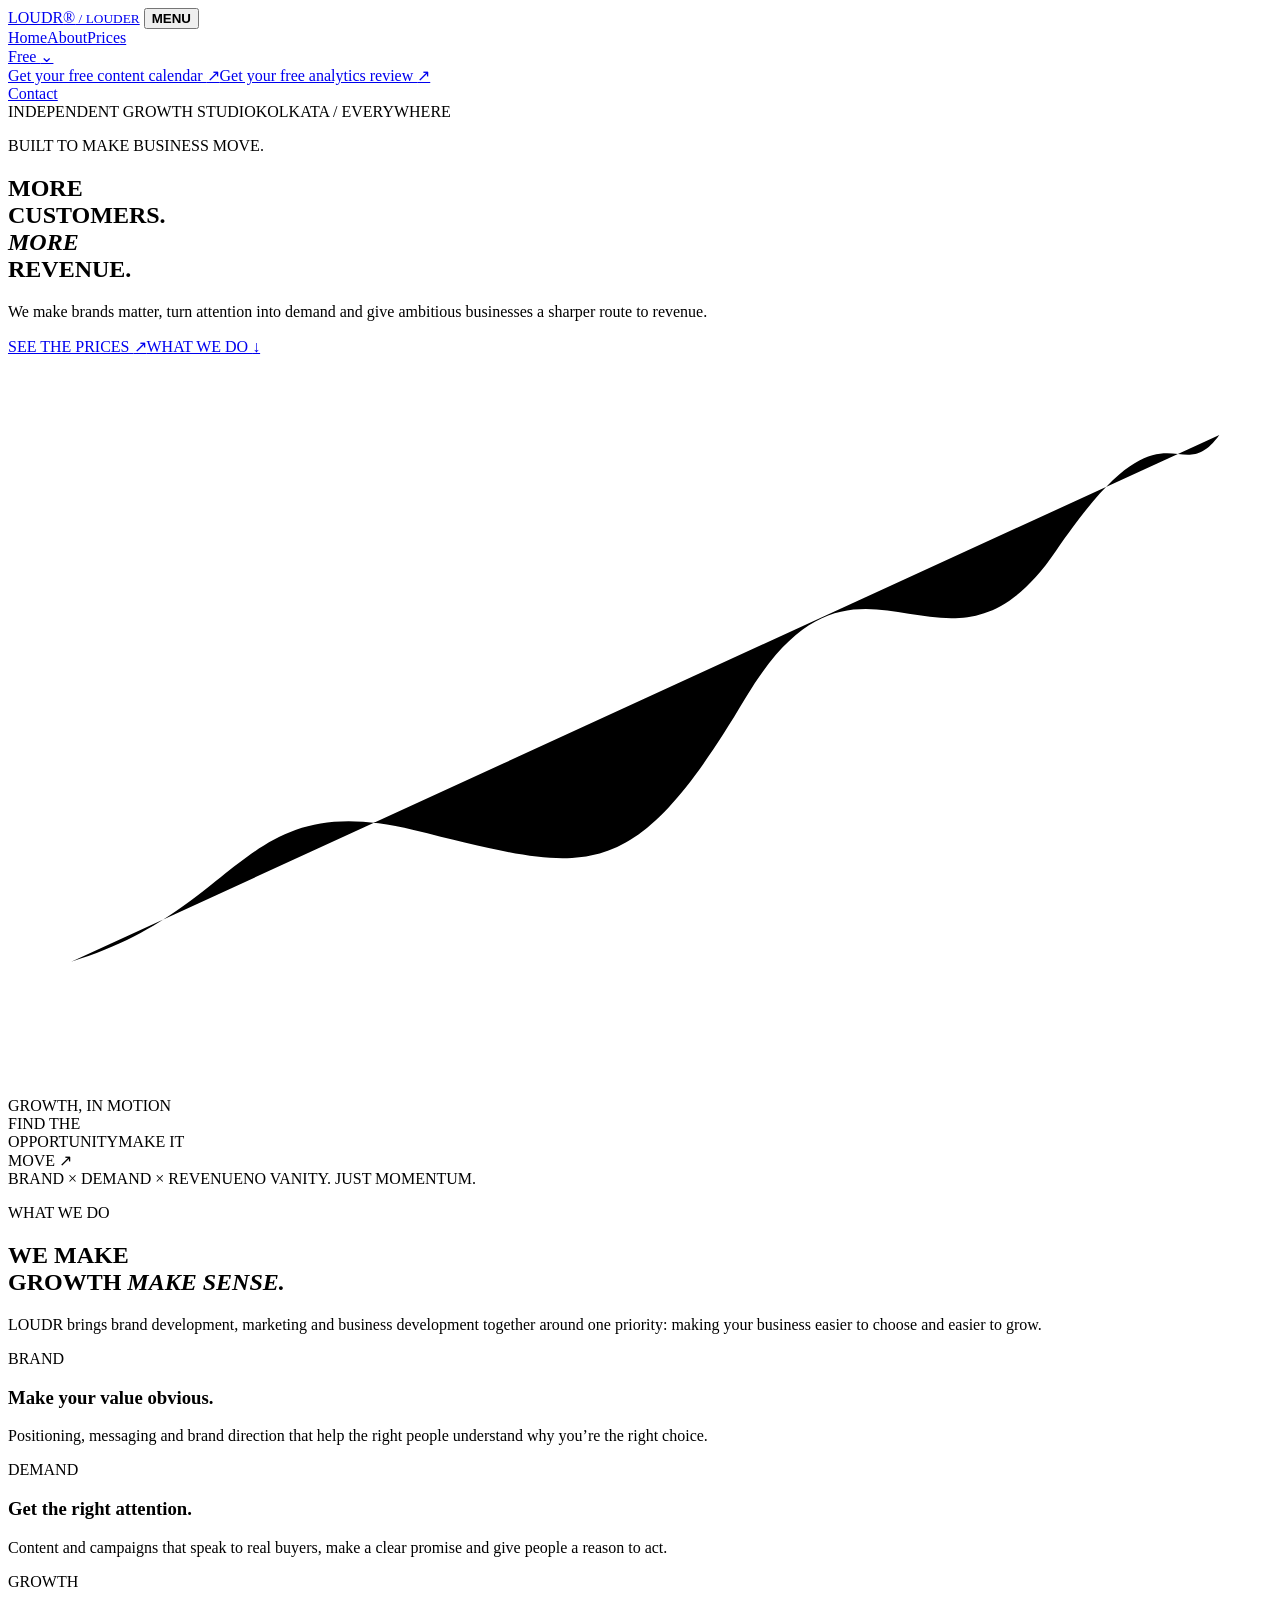
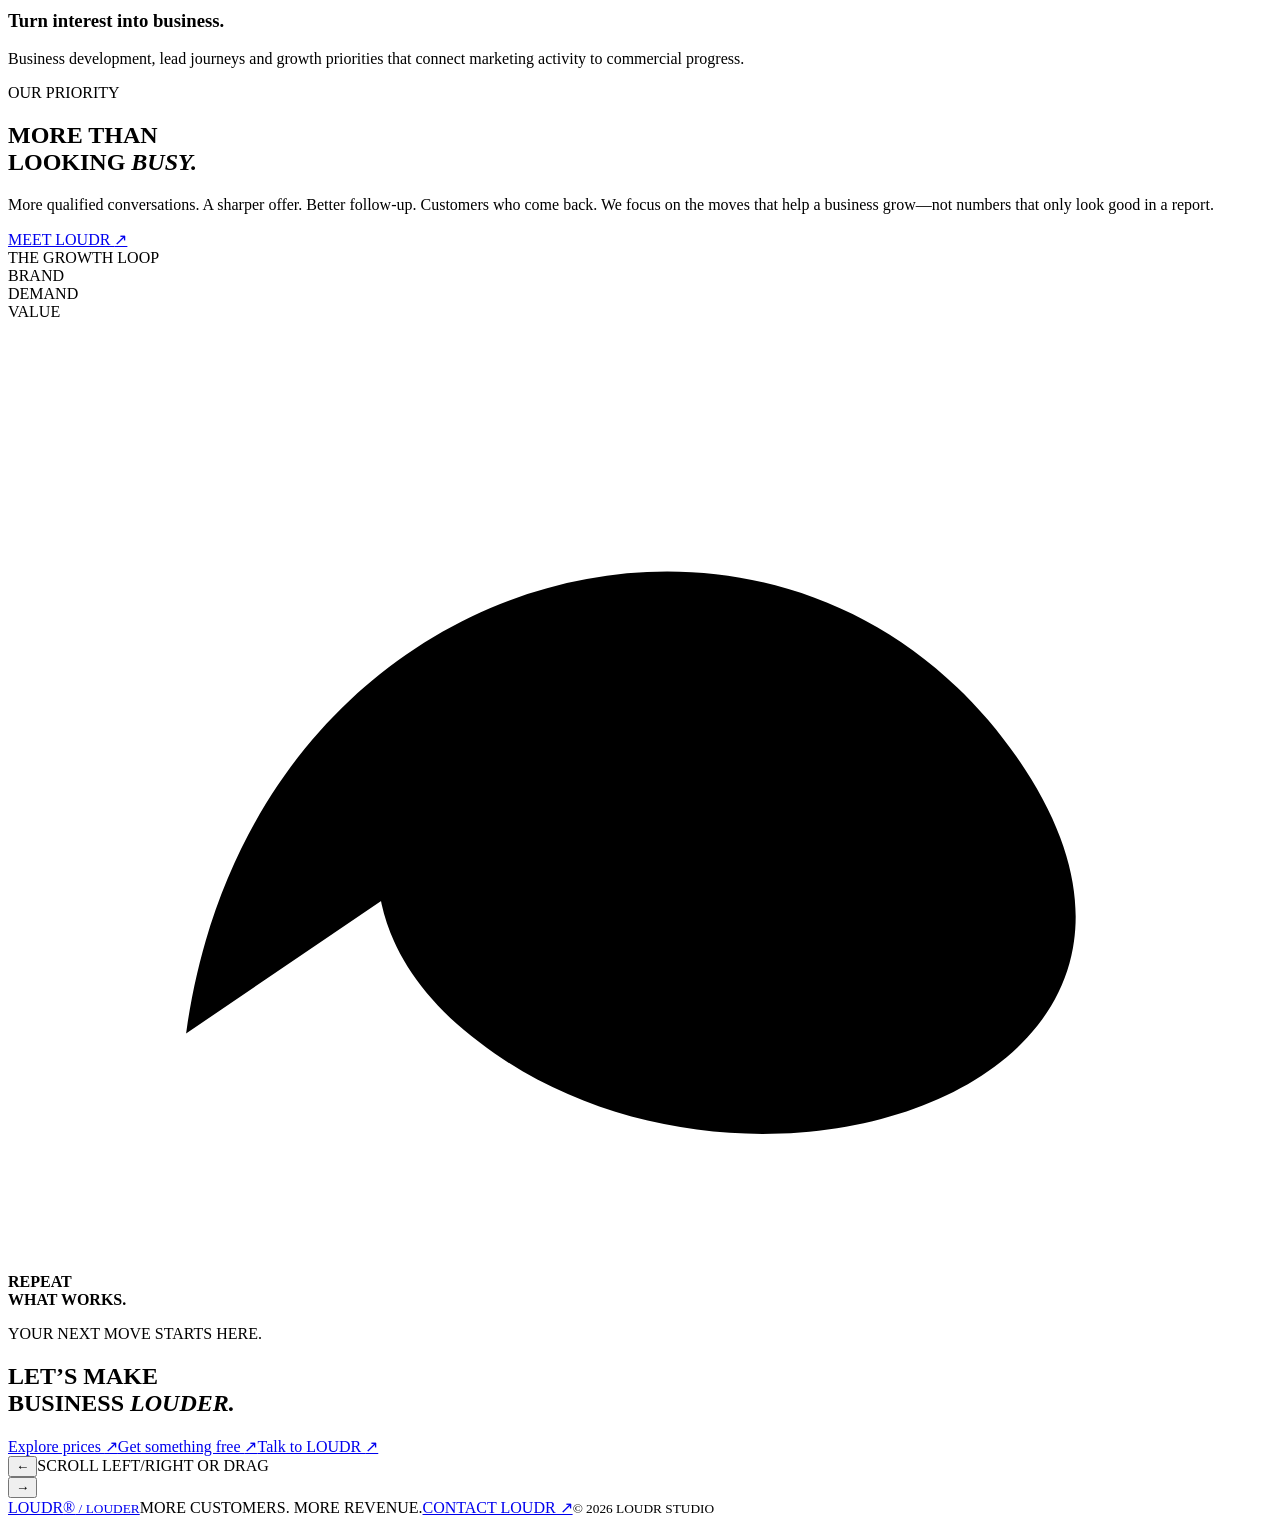
==== index.html @ e0702b47 "Add files via upload" ====
<!doctype html>
<html lang="en">
<head>
  <meta charset="utf-8" /><meta name="viewport" content="width=device-width, initial-scale=1" /><meta name="theme-color" content="#041e18" />
  <meta name="description" content="LOUDR makes brands matter, turns attention into demand and gives ambitious businesses a sharper route to revenue." />
  <title>LOUDR — More customers. More revenue.</title>
  <link rel="preconnect" href="https://fonts.googleapis.com"><link rel="preconnect" href="https://fonts.gstatic.com" crossorigin>
  <link href="https://fonts.googleapis.com/css2?family=Manrope:wght@500;600;700;800&family=Space+Grotesk:wght@500;600;700&display=swap" rel="stylesheet"><link rel="stylesheet" href="style.css" />
</head>
<body class="page-body">
  <header class="site-header page-header">
    <a class="wordmark" href="index.html" aria-label="Loudr, pronounced louder">LOUDR<span>®</span><small> / LOUDER</small></a>
    <button class="menu-toggle" aria-expanded="false" aria-controls="primary-nav"><span></span><span></span><b>MENU</b></button>
    <nav id="primary-nav" class="nav-links" aria-label="Main navigation"><a class="is-active" href="index.html">Home</a><a href="about.html">About</a><a href="prices.html">Prices</a><div class="nav-dropdown"><a href="free.html" aria-haspopup="true">Free <span class="nav-caret">⌄</span></a><div class="nav-dropdown-menu"><a href="free.html#calendar">Get your free content calendar <span>↗</span></a><a href="free.html#analytics">Get your free analytics review <span>↗</span></a></div></div><a class="nav-contact" href="contact.html">Contact</a></nav>
  </header>
  <main>
    <div class="page-rail" id="page-rail" role="region" tabindex="0" aria-label="LOUDR home">
    <section class="home-hero page-section page-slide">
      <div class="hero-topline"><span><i></i> INDEPENDENT GROWTH STUDIO</span><span>KOLKATA / EVERYWHERE</span></div>
      <div class="hero-grid">
        <div class="hero-copy"><p class="eyebrow">BUILT TO MAKE BUSINESS MOVE.</p><h1>MORE<br>CUSTOMERS.<br><em>MORE</em><br>REVENUE<span class="period">.</span></h1><p class="hero-summary">We make brands matter, turn attention into demand and give ambitious businesses a sharper route to revenue.</p><div class="home-actions"><a href="prices.html" class="contact-button">SEE THE PRICES <span>↗</span></a><a class="text-link" href="#what-we-do">WHAT WE DO <span>↓</span></a></div></div>
        <div class="hero-visual" aria-label="A rotating golden growth globe with an emerald growth line" role="img"><div class="silk-glow"></div><div class="hero-orbit orbit-a"><i></i></div><div class="hero-orbit orbit-b"></div><div class="hero-sphere"><div class="sphere-shine"></div><div class="sphere-grid"></div><svg viewBox="0 0 240 140" aria-hidden="true"><path d="M12 115 C45 105 44 82 77 90 S118 102 140 65 S178 68 199 37 S222 26 230 15" /></svg></div><div class="visual-caption"><span>GROWTH, IN MOTION</span></div><span class="float-note note-one">FIND THE<br>OPPORTUNITY</span><span class="float-note note-two">MAKE IT<br>MOVE ↗</span></div>
      </div>
      <div class="hero-bottom"><span>BRAND × DEMAND × REVENUE</span><span>NO VANITY. JUST MOMENTUM.</span></div>
    </section>
    <section id="what-we-do" class="home-section page-section page-slide">
      <div class="home-section-heading"><p class="eyebrow">WHAT WE DO</p><h2>WE MAKE<br>GROWTH <em>MAKE SENSE.</em></h2><p>LOUDR brings brand development, marketing and business development together around one priority: making your business easier to choose and easier to grow.</p></div>
      <div class="home-work-grid"><article><span>BRAND</span><h3>Make your value obvious.</h3><p>Positioning, messaging and brand direction that help the right people understand why you’re the right choice.</p></article><article><span>DEMAND</span><h3>Get the right attention.</h3><p>Content and campaigns that speak to real buyers, make a clear promise and give people a reason to act.</p></article><article><span>GROWTH</span><h3>Turn interest into business.</h3><p>Business development, lead journeys and growth priorities that connect marketing activity to commercial progress.</p></article></div>
    </section>
    <section class="home-priority page-section page-slide"><div class="priority-copy"><p class="eyebrow">OUR PRIORITY</p><h2>MORE THAN<br>LOOKING <em>BUSY.</em></h2><p>More qualified conversations. A sharper offer. Better follow-up. Customers who come back. We focus on the moves that help a business grow—not numbers that only look good in a report.</p><a href="about.html" class="text-link">MEET LOUDR <span>↗</span></a></div><div class="priority-visual"><span>THE GROWTH LOOP</span><div class="loop-node node-brand">BRAND</div><div class="loop-node node-demand">DEMAND</div><div class="loop-node node-value">VALUE</div><svg viewBox="0 0 440 330" aria-hidden="true"><path d="M62 248 C85 80 274 34 354 156 C427 268 256 322 164 251 C83 190 150 92 274 104"/></svg><b>REPEAT<br>WHAT WORKS.</b></div></section>
    <section class="home-end page-section page-slide"><p class="eyebrow">YOUR NEXT MOVE STARTS HERE.</p><h2>LET’S MAKE<br>BUSINESS <em>LOUDER.</em></h2><div class="home-end-links"><a href="prices.html">Explore prices <span>↗</span></a><a href="free.html">Get something free <span>↗</span></a><a href="contact.html">Talk to LOUDR <span>↗</span></a></div></section>
    </div>
    <nav class="page-controls" aria-label="Home panel navigation"><button type="button" data-page-prev aria-label="Previous panel">←</button><span>SCROLL LEFT/RIGHT OR DRAG</span><div><i></i></div><button type="button" data-page-next aria-label="Next panel">→</button></nav>
  </main>
  <footer class="footer page-footer"><a class="wordmark" href="index.html">LOUDR<span>®</span><small> / LOUDER</small></a><span>MORE CUSTOMERS. MORE REVENUE.</span><a href="contact.html">CONTACT LOUDR ↗</a><small>© 2026 LOUDR STUDIO</small></footer>
  <script src="script.js"></script>
</body>
</html>
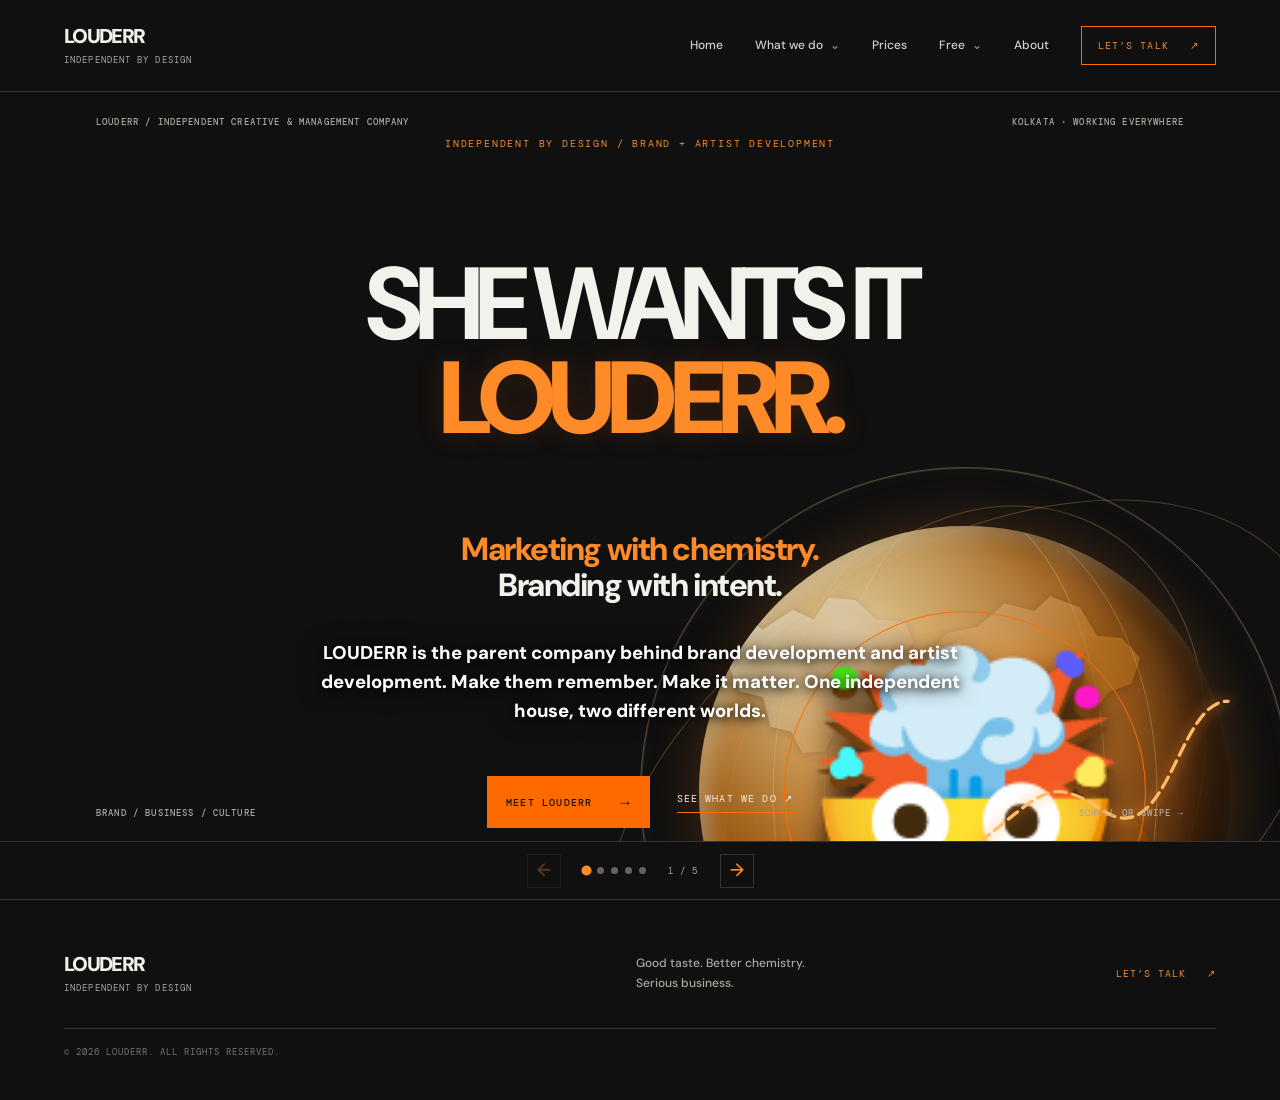
==== commit ca8c3d96: "Update LOUDERR website and home hero" ====
--- a/index.html
+++ b/index.html
@@ -1,38 +1 @@
-<!doctype html>
-<html lang="en">
-<head>
-  <meta charset="utf-8" /><meta name="viewport" content="width=device-width, initial-scale=1" /><meta name="theme-color" content="#041e18" />
-  <meta name="description" content="LOUDR makes brands matter, turns attention into demand and gives ambitious businesses a sharper route to revenue." />
-  <title>LOUDR — More customers. More revenue.</title>
-  <link rel="preconnect" href="https://fonts.googleapis.com"><link rel="preconnect" href="https://fonts.gstatic.com" crossorigin>
-  <link href="https://fonts.googleapis.com/css2?family=Manrope:wght@500;600;700;800&family=Space+Grotesk:wght@500;600;700&display=swap" rel="stylesheet"><link rel="stylesheet" href="style.css" />
-</head>
-<body class="page-body">
-  <header class="site-header page-header">
-    <a class="wordmark" href="index.html" aria-label="Loudr, pronounced louder">LOUDR<span>®</span><small> / LOUDER</small></a>
-    <button class="menu-toggle" aria-expanded="false" aria-controls="primary-nav"><span></span><span></span><b>MENU</b></button>
-    <nav id="primary-nav" class="nav-links" aria-label="Main navigation"><a class="is-active" href="index.html">Home</a><a href="about.html">About</a><a href="prices.html">Prices</a><div class="nav-dropdown"><a href="free.html" aria-haspopup="true">Free <span class="nav-caret">⌄</span></a><div class="nav-dropdown-menu"><a href="free.html#calendar">Get your free content calendar <span>↗</span></a><a href="free.html#analytics">Get your free analytics review <span>↗</span></a></div></div><a class="nav-contact" href="contact.html">Contact</a></nav>
-  </header>
-  <main>
-    <div class="page-rail" id="page-rail" role="region" tabindex="0" aria-label="LOUDR home">
-    <section class="home-hero page-section page-slide">
-      <div class="hero-topline"><span><i></i> INDEPENDENT GROWTH STUDIO</span><span>KOLKATA / EVERYWHERE</span></div>
-      <div class="hero-grid">
-        <div class="hero-copy"><p class="eyebrow">BUILT TO MAKE BUSINESS MOVE.</p><h1>MORE<br>CUSTOMERS.<br><em>MORE</em><br>REVENUE<span class="period">.</span></h1><p class="hero-summary">We make brands matter, turn attention into demand and give ambitious businesses a sharper route to revenue.</p><div class="home-actions"><a href="prices.html" class="contact-button">SEE THE PRICES <span>↗</span></a><a class="text-link" href="#what-we-do">WHAT WE DO <span>↓</span></a></div></div>
-        <div class="hero-visual" aria-label="A rotating golden growth globe with an emerald growth line" role="img"><div class="silk-glow"></div><div class="hero-orbit orbit-a"><i></i></div><div class="hero-orbit orbit-b"></div><div class="hero-sphere"><div class="sphere-shine"></div><div class="sphere-grid"></div><svg viewBox="0 0 240 140" aria-hidden="true"><path d="M12 115 C45 105 44 82 77 90 S118 102 140 65 S178 68 199 37 S222 26 230 15" /></svg></div><div class="visual-caption"><span>GROWTH, IN MOTION</span></div><span class="float-note note-one">FIND THE<br>OPPORTUNITY</span><span class="float-note note-two">MAKE IT<br>MOVE ↗</span></div>
-      </div>
-      <div class="hero-bottom"><span>BRAND × DEMAND × REVENUE</span><span>NO VANITY. JUST MOMENTUM.</span></div>
-    </section>
-    <section id="what-we-do" class="home-section page-section page-slide">
-      <div class="home-section-heading"><p class="eyebrow">WHAT WE DO</p><h2>WE MAKE<br>GROWTH <em>MAKE SENSE.</em></h2><p>LOUDR brings brand development, marketing and business development together around one priority: making your business easier to choose and easier to grow.</p></div>
-      <div class="home-work-grid"><article><span>BRAND</span><h3>Make your value obvious.</h3><p>Positioning, messaging and brand direction that help the right people understand why you’re the right choice.</p></article><article><span>DEMAND</span><h3>Get the right attention.</h3><p>Content and campaigns that speak to real buyers, make a clear promise and give people a reason to act.</p></article><article><span>GROWTH</span><h3>Turn interest into business.</h3><p>Business development, lead journeys and growth priorities that connect marketing activity to commercial progress.</p></article></div>
-    </section>
-    <section class="home-priority page-section page-slide"><div class="priority-copy"><p class="eyebrow">OUR PRIORITY</p><h2>MORE THAN<br>LOOKING <em>BUSY.</em></h2><p>More qualified conversations. A sharper offer. Better follow-up. Customers who come back. We focus on the moves that help a business grow—not numbers that only look good in a report.</p><a href="about.html" class="text-link">MEET LOUDR <span>↗</span></a></div><div class="priority-visual"><span>THE GROWTH LOOP</span><div class="loop-node node-brand">BRAND</div><div class="loop-node node-demand">DEMAND</div><div class="loop-node node-value">VALUE</div><svg viewBox="0 0 440 330" aria-hidden="true"><path d="M62 248 C85 80 274 34 354 156 C427 268 256 322 164 251 C83 190 150 92 274 104"/></svg><b>REPEAT<br>WHAT WORKS.</b></div></section>
-    <section class="home-end page-section page-slide"><p class="eyebrow">YOUR NEXT MOVE STARTS HERE.</p><h2>LET’S MAKE<br>BUSINESS <em>LOUDER.</em></h2><div class="home-end-links"><a href="prices.html">Explore prices <span>↗</span></a><a href="free.html">Get something free <span>↗</span></a><a href="contact.html">Talk to LOUDR <span>↗</span></a></div></section>
-    </div>
-    <nav class="page-controls" aria-label="Home panel navigation"><button type="button" data-page-prev aria-label="Previous panel">←</button><span>SCROLL LEFT/RIGHT OR DRAG</span><div><i></i></div><button type="button" data-page-next aria-label="Next panel">→</button></nav>
-  </main>
-  <footer class="footer page-footer"><a class="wordmark" href="index.html">LOUDR<span>®</span><small> / LOUDER</small></a><span>MORE CUSTOMERS. MORE REVENUE.</span><a href="contact.html">CONTACT LOUDR ↗</a><small>© 2026 LOUDR STUDIO</small></footer>
-  <script src="script.js"></script>
-</body>
-</html>
+<!doctype html><html lang="en"><head><meta charset="utf-8"><meta name="viewport" content="width=device-width, initial-scale=1"><meta name="theme-color" content="#101010"><meta name="description" content="LOUDERR is an independent parent company for brand development and artist development, with strategy, creative and management under one roof."><meta property="og:title" content="LOUDERR — Independent by Design"><meta property="og:description" content="Brand development and artist development under one roof. Good taste, clear intent, serious work."><meta property="og:type" content="website"><title>LOUDERR — Independent by Design</title><link rel="preconnect" href="https://fonts.googleapis.com"><link rel="preconnect" href="https://fonts.gstatic.com" crossorigin><link href="https://fonts.googleapis.com/css2?family=DM+Mono:wght@400;500&family=DM+Sans:wght@400;500;600;700;800;900&family=Playfair+Display:ital,wght@0,600;0,700;1,600;1,700&display=swap" rel="stylesheet"><link rel="stylesheet" href="style.css"></head><body class="home-page"><a class="skip-link" href="#main">Skip to content</a><header class="site-header"><a class="wordmark" href="index.html" aria-label="LOUDERR home">LOUDERR<small>INDEPENDENT BY DESIGN</small></a><button class="menu-toggle" aria-expanded="false" aria-controls="primary-nav" aria-label="Open navigation"><span></span><span></span><b>MENU</b></button><nav id="primary-nav" class="nav-links" aria-label="Main navigation"><a href="index.html">Home</a><details class="nav-dropdown"><summary>What we do <span>⌄</span></summary><div class="nav-dropdown-menu"><a href="bdsm.html">BDSM <small>Brand Development</small></a><a href="pimp.html">PIMP <small>Artist development</small></a><a href="milf.html">MILF <small>Music &amp; identity</small></a><a href="sm.html">S&amp;M <small>Strategy &amp; management</small></a><a href="fetish.html">FETISH <small>Talent &amp; identity</small></a><a href="hoe.html">HOE <small>House of Entertainment</small></a><a href="kink.html">KINK <small>Artist development</small></a></div></details><a href="prices.html">Prices</a><details class="nav-dropdown free-dropdown"><summary>Free <span>⌄</span></summary><div class="nav-dropdown-menu"><a href="free.html#calendar">Get your free content calendar <small>Ideas, themes and prompts</small></a><a href="free.html#analytics">Get your free analytics review <small>Numbers, without the headache</small></a></div></details><a href="about.html">About</a><a class="nav-contact" href="contact.html">Let’s Talk <span>↗</span></a></nav></header><main id="main"><div class="home-rail" id="home-rail" role="region" tabindex="0" aria-label="LOUDERR home story. Scroll horizontally or use arrow keys to change slides."><section class="home-slide home-hero" id="home-start"><div class="hero-meta"><span>LOUDERR / INDEPENDENT CREATIVE &amp; MANAGEMENT COMPANY</span><span>KOLKATA · WORKING EVERYWHERE</span></div><div class="hero-copy"><p class="eyebrow">INDEPENDENT BY DESIGN / BRAND + ARTIST DEVELOPMENT</p><h1>She wants it<br><em>LOUDERR.</em></h1><p class="hero-hook">Marketing with chemistry.<br>Branding with intent.</p><p class="lede">LOUDERR is the parent company behind brand development and artist development. Make them remember. Make it matter. One independent house, two different worlds.</p><div class="actions"><a class="button button-gold" href="#brand-slide">MEET LOUDERR <b>→</b></a><a class="text-link" href="what-we-do.html">SEE WHAT WE DO ↗</a></div></div><div class="hero-art" aria-hidden="true"><div class="hero-emoji-field"><span class="mind-model">🤯</span></div><div class="art-ring ring-one"></div><div class="art-ring ring-two"></div><div class="growth-earth"><svg class="earth-continents" viewBox="0 0 500 500" aria-hidden="true"><path d="M86 118l24-16 17 8 12-18 22 2 17 16 23 2 7 16-13 14-3 22-20 6-5 20-20 6-11 21-18 1-9-17-17-4-6-24-19-5-8-19 9-16-9-16 13-7zM260 116l22-19 24 6 13-12 24 9 14 23 20 2 15 16-7 21-19 7-12 17-20-3-14 16-16 1-5 22-18 6-12-12 2-22-16-11-5-22-20-5-7-22 12-13zM228 257l21-12 25 8 8 18-11 15 8 19-13 26-7 31-15 22-13-15-2-29-14-18 2-21-15-21zM354 282l19-12 20 6 8 18-12 20-16 5-17-14z" fill="url(#landGold)" opacity=".85"/><defs><linearGradient id="landGold" x1=".1" y1=".1" x2=".85" y2=".9"><stop stop-color="#fff0c7"/><stop offset=".52" stop-color="#d88725"/><stop offset="1" stop-color="#844100"/></linearGradient></defs></svg><span class="earth-shine"></span></div><svg class="growth-path" viewBox="0 0 500 500" aria-hidden="true"><path d="M55 320 C132 284 137 369 223 315 S305 230 356 264 414 179 453 180"/></svg></div><div class="hero-bottom"><span>BRAND / BUSINESS / CULTURE</span><span>SCROLL OR SWIPE →</span></div></section><section class="home-slide home-brand" id="brand-slide"><div class="slide-kicker"><span>BRANDS / BUSINESS / BIG IDEAS</span><span>LOUDERR / WHAT WE DO</span></div><div class="slide-copy"><p class="eyebrow">BRAND DEVELOPMENT, STRATEGY &amp; MANAGEMENT</p><h2>Give your brand<br>a little <em>control.</em></h2><p class="lede">BDSM is our brand practice: positioning, identity, marketing strategy and ongoing management. We make the value clear, the message memorable and the next move easier to choose.</p><p class="pun-line">We know how to handle your brand.</p><a class="button button-gold" href="bdsm.html">STEP INSIDE BDSM ↗</a></div><div class="slide-art brand-orbit" aria-hidden="true"><span class="brand-planet"><i></i></span><i class="brand-ring ring-a"></i><i class="brand-ring ring-b"></i><b>BRAND<br>IN GOOD<br>HANDS.</b><span class="brand-satellite"></span></div></section><section class="home-slide home-artists" id="artist-slide"><div class="slide-kicker"><span>MUSIC / TALENT / CAREERS</span><span>LOUDERR / ARTIST DEVELOPMENT</span></div><div class="slide-copy"><p class="eyebrow">ARTIST DEVELOPMENT &amp; MANAGEMENT</p><h2>Make the work.<br>Build the <em>world.</em></h2><p class="lede">We help artists shape identity, plan releases, grow audiences and make smart career decisions. PIMP is one artist-development concept. MILF, S&amp;M, FETISH, HOE and KINK explore other angles. No one can promise fame; we can help make the work easier to find.</p><p class="pun-line">We PIMP your potential—professionally.</p><a class="button button-gold" href="what-we-do.html">MEET THE WHOLE LINE-UP ↗</a></div><div class="slide-art record-art" aria-hidden="true"><div class="record-disc"><i></i><b>LOUDERR<br>ARTISTS</b></div><span>GOOD MUSIC.<br>GOOD MANAGEMENT.</span></div></section><section class="home-slide home-approach" id="approach-slide"><div class="slide-kicker"><span>NO EMPTY HYPE. NO BAD CHEMISTRY.</span><span>OUR APPROACH</span></div><div class="slide-copy"><p class="eyebrow">WHY LOUDERR</p><h2>Good taste.<br>Clear intent.<br><em>Follow-through.</em></h2><p class="lede">We don’t call ourselves the best and ask you to take it on faith. We start by understanding the challenge, agree what success should mean, then make every creative and commercial move earn its place.</p><div class="approach-points"><span>01 / FIND THE REAL OPPORTUNITY</span><span>02 / MAKE THE VALUE CLEAR</span><span>03 / PUT THE PLAN TO WORK</span></div><a class="text-link" href="about.html">OUR POINT OF VIEW ↗</a></div><div class="slide-art approach-art" aria-hidden="true"><div class="growth-chart"><i></i><i></i><i></i><i></i><i></i><i></i><b>NO FAKE NUMBERS.<br>JUST BETTER QUESTIONS.</b></div></div></section><section class="home-slide home-next" id="next-slide"><div class="slide-kicker"><span>BRANDS / ARTISTS / COLLABORATIONS</span><span>YOUR NEXT MOVE</span></div><div class="slide-copy"><p class="eyebrow">LET’S MAKE THE INTRODUCTION.</p><h2>Good chemistry<br>starts with a <em>hello.</em></h2><p class="lede">Explore the work, check the numbers, take something useful for free—or tell us what you’re building. No awkward pitch. We’ll get straight to the point.</p><div class="actions"><a class="button button-gold" href="contact.html">LET’S TALK ↗</a><a class="text-link" href="prices.html">SEE PRICES</a><a class="text-link" href="free.html">GET THE FREE STUFF</a></div></div><div class="slide-art final-art" aria-hidden="true"><span>LOUDERR</span><i>INDEPENDENT BY DESIGN</i></div></section></div><div class="home-controls" aria-label="Home slide controls"><button type="button" data-home-prev aria-label="Previous slide">←</button><div class="home-progress" role="group" aria-label="Choose a home slide"><button type="button" aria-label="Slide 1" data-home-dot="0"></button><button type="button" aria-label="Slide 2" data-home-dot="1"></button><button type="button" aria-label="Slide 3" data-home-dot="2"></button><button type="button" aria-label="Slide 4" data-home-dot="3"></button><button type="button" aria-label="Slide 5" data-home-dot="4"></button></div><span class="home-count" aria-live="polite">1 / 5</span><button type="button" data-home-next aria-label="Next slide">→</button></div></main><footer class="site-footer"><a class="wordmark" href="index.html">LOUDERR<small>INDEPENDENT BY DESIGN</small></a><p>Good taste. Better chemistry.<br>Serious business.</p><a href="contact.html">LET’S TALK <span>↗</span></a><small>© 2026 LOUDERR. ALL RIGHTS RESERVED.</small></footer><script src="script.js" defer></script></body></html>
--- a/style.css
+++ b/style.css
@@ -0,0 +1,1333 @@
+:root {
+  --ink:#101010;
+  --panel:#181818;
+  --paper:#f3f1eb;
+  --muted:#aaa89f;
+  --gold:#ff6a00;
+  --gold-light:#ff8a28;
+  --line:rgba(239,237,229,.17);
+  --green:#ff6a00;
+  --serif:'Playfair Display',Georgia,serif;
+  --sans:'DM Sans',Arial,sans-serif;
+  --mono:'DM Mono',monospace;
+  --max:1320px
+}
+* {
+  box-sizing:border-box
+}
+html {
+  scroll-behavior:smooth;
+  scroll-padding-top:96px
+}
+body {
+  margin:0;
+  background:var(--ink);
+  color:var(--paper);
+  font-family:var(--sans);
+  font-size:16px;
+  line-height:1.65;
+  -webkit-font-smoothing:antialiased
+}
+a {
+  color:inherit;
+  text-decoration:none
+}
+button,input,select,textarea {
+  font:inherit
+}
+button,a {
+  -webkit-tap-highlight-color:transparent
+}
+a:focus-visible,button:focus-visible,input:focus-visible,select:focus-visible,textarea:focus-visible,summary:focus-visible {
+  outline:2px solid var(--gold-light);
+  outline-offset:5px
+}
+.site-header {
+  height:92px;
+  padding:0 clamp(22px,5vw,76px);
+  display:flex;
+  align-items:center;
+  justify-content:space-between;
+  border-bottom:1px solid var(--line);
+  position:relative;
+  z-index:10;
+  background:var(--ink)
+}
+.wordmark {
+  font-size:20px;
+  font-weight:900;
+  letter-spacing:-1.7px;
+  line-height:1;
+  position:relative
+}
+.wordmark>span {
+  font-size:9px;
+  vertical-align:top;
+  color:var(--gold-light);
+  margin-left:2px
+}
+.wordmark small {
+  display:block;
+  font:9px var(--mono);
+  letter-spacing:1.1px;
+  color:var(--muted);
+  margin-top:8px
+}
+.nav-links {
+  display:flex;
+  align-items:center;
+  gap:clamp(16px,2.5vw,36px)
+}
+.nav-links>a,.nav-drop>a {
+  font-size:12px;
+  color:#d2d0c8;
+  transition:color .2s
+}
+.nav-links a:hover {
+  color:var(--gold-light)
+}
+.nav-links small {
+  font:9px var(--mono);
+  color:var(--gold-light);
+  margin-left:4px
+}
+.nav-contact {
+  padding:12px 16px;
+  border:1px solid var(--gold);
+  color:var(--gold-light)!important;
+  text-transform:uppercase;
+  letter-spacing:1.1px;
+  font:10px var(--mono)!important
+}
+.nav-contact span {
+  padding-left:14px
+}
+.menu-toggle {
+  display:none;
+  background:none;
+  color:var(--paper);
+  border:0
+}
+.hero,.division-hero,.simple-hero {
+  max-width:var(--max);
+  margin:auto;
+  position:relative;
+  min-height:calc(100svh - 92px);
+  padding:30px clamp(24px,7.5vw,112px) 48px;
+  display:flex;
+  flex-direction:column;
+  justify-content:center;
+  overflow:hidden
+}
+.hero-meta,.hero-bottom {
+  display:flex;
+  justify-content:space-between;
+  gap:24px;
+  color:var(--muted);
+  font:9px var(--mono);
+  letter-spacing:1.15px
+}
+.hero-meta {
+  position:absolute;
+  top:34px;
+  left:clamp(24px,7.5vw,112px);
+  right:clamp(24px,7.5vw,112px)
+}
+.hero-copy {
+  position:relative;
+  z-index:2;
+  max-width:700px;
+  padding:78px 0 50px
+}
+.eyebrow {
+  font:10px var(--mono);
+  letter-spacing:1.8px;
+  text-transform:uppercase;
+  color:var(--gold-light);
+  margin:0 0 22px
+}
+.hero h1,.division-hero h1,.simple-hero h1 {
+  font-size:clamp(58px,9.5vw,138px);
+  line-height:.88;
+  letter-spacing:-.075em;
+  font-weight:800;
+  margin:0 0 30px;
+  text-transform:uppercase
+}
+.hero h1 em,.division-hero h1 em,.simple-hero h1 em,.section h2 em,.closing-cta h2 em {
+  font-family:var(--serif);
+  font-weight:600;
+  text-transform:none;
+  letter-spacing:-.055em;
+  color:var(--gold-light)
+}
+.hero h1>span {
+  color:var(--gold-light)
+}
+.lede {
+  max-width:540px;
+  color:#c7c5bc;
+  font-size:clamp(16px,1.45vw,20px);
+  line-height:1.65
+}
+.actions {
+  display:flex;
+  align-items:center;
+  gap:27px;
+  flex-wrap:wrap;
+  margin-top:32px
+}
+.button {
+  display:inline-flex;
+  align-items:center;
+  justify-content:space-between;
+  gap:28px;
+  padding:15px 18px;
+  border:1px solid var(--gold);
+  font:10px var(--mono);
+  letter-spacing:1.2px;
+  text-transform:uppercase;
+  transition:background .25s,color .25s,transform .25s
+}
+.button:hover {
+  transform:translateY(-2px)
+}
+.button-gold {
+  background:var(--gold);
+  color:#17140f;
+  border-color:var(--gold);
+  font-weight:500
+}
+.button-gold:hover {
+  background:var(--gold-light)
+}
+.button b {
+  font-size:15px
+}
+.text-link {
+  font:10px var(--mono);
+  letter-spacing:1.15px;
+  color:var(--paper);
+  border-bottom:1px solid var(--gold);
+  padding:0 0 7px
+}
+.hero-art {
+  position:absolute;
+  right:clamp(2%,8vw,130px);
+  top:50%;
+  transform:translateY(-48%);
+  width:min(37vw,480px);
+  aspect-ratio:1;
+  border:1px solid rgba(181,139,80,.47);
+  border-radius:50%;
+  display:grid;
+  place-items:center;
+  opacity:.85
+}
+.hero-art:before,.hero-art:after {
+  content:'';
+  position:absolute;
+  border:1px solid rgba(181,139,80,.4);
+  border-radius:50%;
+  inset:13% -11%;
+  transform:rotate(-32deg)
+}
+.hero-art:after {
+  inset:4% 15%;
+  transform:rotate(25deg)
+}
+.art-ring {
+  position:absolute;
+  inset:22%;
+  border:1px solid var(--green);
+  border-radius:50%
+}
+.ring-two {
+  inset:0;
+  border-color:rgba(239,237,229,.13)
+}
+.art-monogram {
+  font:italic 260px/.8 var(--serif);
+  color:rgba(181,139,80,.18);
+  letter-spacing:-.12em;
+  transform:translateX(-.08em)
+}
+.art-monogram span,.manifesto-mark {
+  color:var(--gold-light)
+}
+.art-label,.art-index {
+  position:absolute;
+  font:9px/1.8 var(--mono);
+  letter-spacing:1.5px;
+  color:var(--gold-light)
+}
+.art-label {
+  right:9%;
+  top:28%
+}
+.art-index {
+  left:4%;
+  bottom:14%
+}
+.hero-bottom {
+  position:absolute;
+  bottom:28px;
+  left:clamp(24px,7.5vw,112px);
+  right:clamp(24px,7.5vw,112px)
+}
+.hero-bottom a {
+  color:var(--gold-light)
+}
+.section {
+  padding:clamp(84px,11vw,150px) clamp(24px,8vw,120px);
+  max-width:var(--max);
+  margin:auto
+}
+.divisions {
+  border-top:1px solid var(--line)
+}
+.section-head {
+  max-width:720px;
+  margin-bottom:50px
+}
+.section h2,.closing-cta h2 {
+  font-size:clamp(42px,7vw,88px);
+  line-height:.98;
+  letter-spacing:-.065em;
+  text-transform:uppercase;
+  margin:0 0 24px
+}
+.section-head>p:last-child,.service-intro>p:last-child {
+  color:var(--muted);
+  max-width:590px;
+  font-size:17px
+}
+.division-grid {
+  display:grid;
+  grid-template-columns:1fr 1fr;
+  gap:16px
+}
+.division-card {
+  padding:clamp(24px,4vw,48px);
+  min-height:440px;
+  border:1px solid var(--line);
+  display:flex;
+  flex-direction:column;
+  transition:background .3s,border-color .3s,transform .3s
+}
+.division-card:hover {
+  transform:translateY(-5px);
+  border-color:var(--gold);
+  background:#191813
+}
+.division-brand {
+  background:linear-gradient(145deg,rgba(181,139,80,.1),transparent 66%)
+}
+.division-artists {
+  background:linear-gradient(145deg,rgba(100,120,100,.15),transparent 66%)
+}
+.division-card-top {
+  display:flex;
+  justify-content:space-between;
+  font:9px var(--mono);
+  letter-spacing:1.1px;
+  color:var(--muted)
+}
+.division-acronym {
+  font-size:clamp(54px,9vw,104px);
+  font-weight:900;
+  letter-spacing:-.08em;
+  line-height:1;
+  margin:74px 0 12px;
+  color:var(--gold-light)
+}
+.division-artists .division-acronym {
+  font-family:var(--serif);
+  font-style:italic;
+  color:#c3c9b8;
+  letter-spacing:-.07em
+}
+.division-card h3 {
+  font-size:clamp(24px,3vw,38px);
+  line-height:1.05;
+  letter-spacing:-.045em;
+  margin:0
+}
+.division-card>p:not(.division-acronym) {
+  color:#bcbab1;
+  max-width:470px
+}
+.card-link {
+  font:9px var(--mono);
+  letter-spacing:1.1px;
+  color:var(--gold-light);
+  margin-top:auto;
+  padding-top:24px
+}
+.manifesto {
+  max-width:none;
+  background:#f3f1eb;
+  color:#14130f;
+  text-align:center;
+  padding-top:clamp(100px,13vw,180px);
+  padding-bottom:clamp(100px,13vw,180px)
+}
+.manifesto-mark {
+  font:italic clamp(82px,14vw,190px)/.8 var(--serif);
+  letter-spacing:-.1em;
+  margin-bottom:46px
+}
+.manifesto-mark span {
+  font:12px var(--mono);
+  vertical-align:top;
+  letter-spacing:0
+}
+.manifesto .eyebrow {
+  color:#a9440a
+}
+.manifesto h2 {
+  font-size:clamp(48px,8.5vw,112px);
+  margin:0 auto 30px
+}
+.manifesto h2 em {
+  color:#d95200
+}
+.manifesto>p:not(.eyebrow) {
+  max-width:560px;
+  margin:0 auto 30px;
+  color:#57554e
+}
+.manifesto .text-link {
+  color:#17140f
+}
+.work-note {
+  display:grid;
+  grid-template-columns:1.1fr .9fr;
+  gap:70px;
+  align-items:center
+}
+.work-note h2 {
+  font-size:clamp(40px,6vw,76px)
+}
+.work-note-copy {
+  color:#bdbbb2;
+  max-width:490px
+}
+.work-note-copy .text-link {
+  display:inline-block;
+  margin-top:14px
+}
+.closing-cta {
+  text-align:center;
+  padding:clamp(90px,12vw,160px) 24px;
+  background:#191813;
+  border-top:1px solid var(--line);
+  border-bottom:1px solid var(--line)
+}
+.closing-cta h2 {
+  font-size:clamp(48px,8vw,100px);
+  margin:0 auto 34px
+}
+.site-footer {
+  max-width:var(--max);
+  margin:auto;
+  padding:42px clamp(24px,5vw,76px);
+  display:grid;
+  grid-template-columns:1.2fr 1fr auto;
+  gap:22px;
+  align-items:center
+}
+.site-footer p {
+  font-size:12px;
+  color:var(--muted)
+}
+.site-footer>a:nth-of-type(2) {
+  font:10px var(--mono);
+  letter-spacing:1px;
+  color:var(--gold-light)
+}
+.site-footer>a:nth-of-type(2) span {
+  padding-left:14px
+}
+.site-footer>small {
+  grid-column:1/-1;
+  border-top:1px solid var(--line);
+  padding-top:17px;
+  font:9px var(--mono);
+  letter-spacing:1px;
+  color:#77766f
+}
+.division-hero {
+  max-width:none;
+  padding-left:clamp(24px,10vw,150px);
+  padding-right:clamp(24px,10vw,150px);
+  min-height:calc(90svh - 92px);
+  background:radial-gradient(ellipse at 78% 52%,rgba(181,139,80,.12),transparent 37%)
+}
+.artist-hero {
+  background:radial-gradient(ellipse at 78% 52%,rgba(100,120,100,.19),transparent 37%)
+}
+.division-hero .eyebrow {
+  max-width:500px
+}
+.big-acronym {
+  font-size:clamp(74px,15vw,190px);
+  font-weight:900;
+  letter-spacing:-.105em;
+  line-height:.8;
+  color:var(--gold-light);
+  margin:25px 0 42px
+}
+.big-acronym span {
+  font:12px var(--mono);
+  vertical-align:top;
+  letter-spacing:0
+}
+.big-acronym.sidea {
+  font:italic 700 clamp(76px,15vw,190px)/.8 var(--serif);
+  letter-spacing:-.085em;
+  color:#c3c9b8
+}
+.division-hero h1 {
+  font-size:clamp(50px,8vw,108px);
+  max-width:950px
+}
+.division-hero .lede {
+  max-width:630px
+}
+.edge-note {
+  position:absolute;
+  bottom:66px;
+  right:clamp(24px,9vw,125px);
+  font:9px/1.8 var(--mono);
+  letter-spacing:1px;
+  color:var(--muted);
+  text-align:right
+}
+.service-intro {
+  padding-bottom:50px
+}
+.service-intro h2 {
+  font-size:clamp(48px,8vw,96px)
+}
+.service-intro>p:last-child {
+  max-width:640px
+}
+.service-list {
+  padding-top:30px
+}
+.service-list article {
+  display:grid;
+  grid-template-columns:60px 1fr auto;
+  gap:24px;
+  align-items:start;
+  padding:32px 0;
+  border-top:1px solid var(--line)
+}
+.service-list article:last-child {
+  border-bottom:1px solid var(--line)
+}
+.service-list article>span,.service-list article>b {
+  font:10px var(--mono);
+  letter-spacing:1px;
+  color:var(--gold-light)
+}
+.service-list h3 {
+  font-size:clamp(25px,3.2vw,40px);
+  line-height:1.1;
+  margin:0 0 10px;
+  letter-spacing:-.045em
+}
+.service-list article p {
+  color:var(--muted);
+  max-width:620px;
+  margin:0
+}
+.service-list article>b {
+  color:var(--muted);
+  font-size:9px
+}
+.audience-band {
+  background:#f3f1eb;
+  color:#14130f;
+  max-width:none;
+  padding-left:clamp(24px,10vw,150px)
+}
+.audience-band .eyebrow {
+  color:#a9440a
+}
+.audience-band h2 {
+  font-size:clamp(48px,8vw,100px)
+}
+.audience-band h2 em {
+  color:#d95200
+}
+.audience-band>p:last-child {
+  max-width:510px;
+  color:#57554e
+}
+.artist-note {
+  position:relative;
+  background:#151712
+}
+.artist-note h2 {
+  font-size:clamp(46px,7vw,86px)
+}
+.artist-note h2 em {
+  color:#c3c9b8
+}
+.artist-note>p:last-child {
+  max-width:480px;
+  color:var(--muted)
+}
+.oversized-quote {
+  position:absolute;
+  right:11%;
+  top:8%;
+  font:250px/.8 var(--serif);
+  color:rgba(195,201,184,.12)
+}
+.simple-hero {
+  min-height:66svh;
+  padding-top:100px;
+  padding-bottom:100px
+}
+.simple-hero h1 {
+  font-size:clamp(54px,9vw,120px)
+}
+.simple-hero .lede {
+  max-width:620px
+}
+.about-statement {
+  display:grid;
+  grid-template-columns:.8fr 1.2fr;
+  gap:60px;
+  align-items:start;
+  border-top:1px solid var(--line)
+}
+.about-statement h2 {
+  font-size:clamp(40px,6vw,72px)
+}
+.about-statement>div {
+  color:#c0beb5;
+  max-width:600px
+}
+.about-principles {
+  padding-top:30px
+}
+.principle-grid {
+  display:grid;
+  grid-template-columns:repeat(4,1fr);
+  gap:14px
+}
+.principle-grid article {
+  border-top:1px solid var(--gold);
+  padding:22px 8px 0 0
+}
+.principle-grid span,.free-card>span,.addon-grid article>span {
+  font:9px var(--mono);
+  letter-spacing:1px;
+  color:var(--gold-light)
+}
+.principle-grid h3 {
+  font-size:23px;
+  line-height:1.1;
+  letter-spacing:-.04em
+}
+.principle-grid p {
+  font-size:14px;
+  color:var(--muted)
+}
+.about-honesty {
+  margin:0 auto;
+  max-width:var(--max);
+  padding:54px clamp(24px,8vw,120px);
+  display:flex;
+  align-items:center;
+  justify-content:space-between;
+  gap:30px;
+  border-block:1px solid var(--line)
+}
+.about-honesty p {
+  font:clamp(18px,2.5vw,28px)/1.3 var(--serif);
+  max-width:680px;
+  margin:0
+}
+.about-honesty span {
+  font:9px var(--mono);
+  letter-spacing:1px;
+  color:var(--gold-light)
+}
+.pricing-hero,.free-hero {
+  min-height:62svh
+}
+.micro-note {
+  font:9px var(--mono);
+  letter-spacing:1px;
+  color:var(--gold-light);
+  margin-top:28px
+}
+.pricing-grid {
+  padding-top:0;
+  display:grid;
+  grid-template-columns:repeat(2,minmax(0,1fr));
+  gap:14px
+}
+.price-card {
+  border:1px solid var(--line);
+  background:#151511;
+  transition:border-color .2s
+}
+.price-card[open],.price-card:hover {
+  border-color:var(--gold)
+}
+.price-card summary {
+  list-style:none;
+  cursor:pointer;
+  min-height:310px;
+  padding:30px;
+  display:flex;
+  flex-direction:column
+}
+.price-card summary::-webkit-details-marker {
+  display:none
+}
+.price-card summary>span {
+  font:9px var(--mono);
+  letter-spacing:1.2px;
+  color:var(--gold-light)
+}
+.price-card h2 {
+  font-size:clamp(25px,3.5vw,40px);
+  line-height:1.05;
+  margin:26px 0 14px;
+  text-transform:none;
+  letter-spacing:-.05em
+}
+.price-card summary>b {
+  font-size:32px;
+  color:var(--gold-light)
+}
+.price-card summary>b small {
+  font:10px var(--mono);
+  color:var(--muted)
+}
+.price-card summary>p {
+  color:var(--muted);
+  margin:0 0 18px
+}
+.price-card summary>i {
+  font:9px var(--mono);
+  letter-spacing:1px;
+  color:var(--gold-light);
+  font-style:normal;
+  margin-top:auto
+}
+.price-card.featured {
+  background:#201813;
+  border-color:rgba(255,106,0,.65)
+}
+.price-detail {
+  padding:0 30px 28px;
+  color:#c6c4bb
+}
+.price-detail ul {
+  padding-left:18px
+}
+.price-detail li {
+  padding:3px 0
+}
+.price-detail a {
+  font:9px var(--mono);
+  letter-spacing:1px;
+  color:var(--gold-light)
+}
+.pricing-note {
+  max-width:var(--max);
+  padding:0 clamp(24px,8vw,120px);
+  margin:0 auto 70px;
+  color:#8f8d85;
+  font:11px/1.7 var(--mono)
+}
+.addons {
+  border-top:1px solid var(--line);
+  padding-top:80px
+}
+.addons>h2 {
+  margin-bottom:40px
+}
+.addon-grid {
+  display:grid;
+  grid-template-columns:repeat(2,minmax(0,1fr));
+  gap:0 30px
+}
+.addon-grid article {
+  border-top:1px solid var(--line);
+  padding:24px 0
+}
+.addon-grid article h3 {
+  font-size:23px;
+  line-height:1.1;
+  margin:14px 0 6px
+}
+.addon-grid article>b {
+  font:12px var(--mono);
+  color:var(--gold-light)
+}
+.addon-grid article p {
+  color:var(--muted);
+  font-size:14px;
+  max-width:480px
+}
+.free-grid {
+  display:grid;
+  grid-template-columns:1fr 1fr;
+  gap:16px;
+  padding-top:0
+}
+.free-card {
+  padding:clamp(26px,4vw,48px);
+  border:1px solid var(--line);
+  background:#151511;
+  scroll-margin-top:110px
+}
+.free-symbol {
+  height:150px;
+  display:flex;
+  align-items:center;
+  justify-content:center;
+  color:var(--gold-light);
+  font:900 66px/.75 var(--sans);
+  letter-spacing:-.1em;
+  border-bottom:1px solid var(--line);
+  margin:14px 0 30px
+}
+.free-symbol small {
+  font:10px var(--mono);
+  letter-spacing:2px;
+  display:block;
+  margin-top:12px
+}
+.symbol-analytics {
+  gap:11px;
+  align-items:end;
+  padding-bottom:28px
+}
+.symbol-analytics i {
+  display:block;
+  width:9%;
+  background:var(--gold);
+  opacity:.8
+}
+.symbol-analytics i:nth-child(1) {
+  height:30%
+}
+.symbol-analytics i:nth-child(2) {
+  height:48%
+}
+.symbol-analytics i:nth-child(3) {
+  height:40%
+}
+.symbol-analytics i:nth-child(4) {
+  height:72%
+}
+.symbol-analytics i:nth-child(5) {
+  height:92%
+}
+.free-card h2 {
+  font-size:clamp(28px,4vw,47px);
+  line-height:1.02;
+  letter-spacing:-.05em;
+  text-transform:none
+}
+.free-card>p {
+  color:var(--muted)
+}
+.free-card ul {
+  padding-left:18px;
+  color:#c7c5bc;
+  margin:24px 0 30px
+}
+.free-card li {
+  padding:4px 0
+}
+.contact-main {
+  max-width:var(--max);
+  margin:auto;
+  display:grid;
+  grid-template-columns:1fr .85fr;
+  gap:70px;
+  padding:60px clamp(24px,8vw,120px) 100px;
+  min-height:calc(100svh - 92px)
+}
+.contact-intro {
+  min-height:auto;
+  padding:40px 0;
+  align-self:center
+}
+.contact-intro h1 {
+  font-size:clamp(50px,7vw,90px)
+}
+.contact-promise {
+  font:9px/1.8 var(--mono);
+  letter-spacing:1px;
+  color:var(--gold-light);
+  margin-top:44px
+}
+.contact-form-panel {
+  align-self:center;
+  padding:38px;
+  border:1px solid var(--line);
+  background:#151511
+}
+.contact-form-panel>.eyebrow {
+  margin-bottom:26px
+}
+.form-field {
+  display:block;
+  font:9px var(--mono);
+  letter-spacing:1px;
+  color:var(--gold-light);
+  margin:0 0 20px
+}
+.form-field>span {
+  float:right;
+  color:#88867e
+}
+.form-field input,.form-field select,.form-field textarea {
+  display:block;
+  width:100%;
+  margin-top:9px;
+  padding:13px 0;
+  background:transparent;
+  color:var(--paper);
+  border:0;
+  border-bottom:1px solid #55534c;
+  border-radius:0;
+  outline:none;
+  font:15px var(--sans);
+  letter-spacing:0
+}
+.form-field select option {
+  background:var(--ink)
+}
+.form-field input:focus,.form-field select:focus,.form-field textarea:focus {
+  border-color:var(--gold-light)
+}
+.form-field textarea {
+  resize:vertical
+}
+.form-note {
+  color:#928f86;
+  font:10px/1.7 var(--mono)
+}
+.form-submit {
+  width:100%;
+  cursor:pointer;
+  margin-top:10px
+}
+.form-submit:disabled {
+  opacity:.55;
+  cursor:wait
+}
+.form-status {
+  min-height:20px;
+  color:#e4a39b;
+  font-size:12px
+}
+.success-dialog {
+  border:1px solid var(--gold);
+  background:var(--panel);
+  color:var(--paper);
+  padding:0;
+  max-width:min(500px,calc(100% - 32px));
+  width:100%
+}
+.success-dialog::backdrop {
+  background:rgba(0,0,0,.75)
+}
+.success-panel {
+  position:relative;
+  padding:48px
+}
+.success-panel h2 {
+  font-size:38px;
+  line-height:1.05;
+  letter-spacing:-.05em
+}
+.success-panel h2 span {
+  color:var(--gold-light)
+}
+.success-panel>p:not(.eyebrow) {
+  color:var(--muted)
+}
+.dialog-close {
+  position:absolute;
+  right:15px;
+  top:12px;
+  background:none;
+  border:0;
+  color:var(--paper);
+  font-size:26px;
+  cursor:pointer
+}
+.contact-page .site-footer {
+  border-top:1px solid var(--line)
+}
+.motion-ready [data-reveal] {
+  opacity:0;
+  transform:translateY(24px);
+  filter:blur(3px);
+  transition:opacity .7s ease,transform .7s cubic-bezier(.2,.7,.15,1),filter .7s ease
+}
+.motion-ready [data-reveal].is-visible {
+  opacity:1;
+  transform:none;
+  filter:none
+}
+.motion-ready [data-reveal-delay="1"] {
+  transition-delay:.12s
+}
+.motion-ready [data-reveal-delay="2"] {
+  transition-delay:.22s
+}
+.motion-ready [data-reveal-delay="3"] {
+  transition-delay:.32s
+}
+html.js-ready .division-card {
+  transition:transform .3s,background .3s,border-color .3s
+}
+@media(max-width:900px) {
+  .hero-art {
+    right:-8%;
+    opacity:.38;
+    width:52vw
+  }
+  .hero-copy {
+    max-width:650px
+  }
+  .division-card {
+    min-height:410px
+  }
+  .principle-grid {
+    grid-template-columns:repeat(2,1fr)
+  }
+  .contact-main {
+    gap:34px;
+    padding-inline:5vw
+  }
+  .site-footer {
+    grid-template-columns:1fr auto
+  }
+  .site-footer p {
+    grid-column:1
+  }
+  .site-footer>a:nth-of-type(2) {
+    grid-column:2;
+    grid-row:1
+  }
+  .site-footer>small {
+    grid-column:1/-1
+  }
+}
+@media(max-width:700px) {
+  .site-header {
+    height:76px;
+    padding:0 20px
+  }
+  .menu-toggle {
+    display:flex;
+    align-items:center;
+    gap:9px;
+    cursor:pointer
+  }
+  .menu-toggle span {
+    display:block;
+    width:15px;
+    height:1px;
+    background:var(--paper)
+  }
+  .menu-toggle span:nth-child(2) {
+    margin-left:-24px;
+    transform:translateY(5px)
+  }
+  .menu-toggle b {
+    font:9px var(--mono);
+    letter-spacing:1px;
+    margin-left:5px
+  }
+  .nav-links {
+    display:none;
+    position:absolute;
+    top:75px;
+    left:0;
+    right:0;
+    background:#12120f;
+    padding:16px 20px 24px;
+    border-bottom:1px solid var(--line);
+    align-items:stretch;
+    gap:0
+  }
+  .nav-links.open {
+    display:flex;
+    flex-direction:column
+  }
+  .nav-links>a,.nav-drop>a {
+    display:block;
+    padding:13px 0;
+    border-bottom:1px solid var(--line);
+    font-size:14px
+  }
+  .nav-links .nav-contact {
+    margin-top:15px;
+    padding:14px
+  }
+  .hero {
+    min-height:calc(100svh - 76px);
+    padding:26px 24px 60px
+  }
+  .hero-meta {
+    top:20px;
+    left:24px;
+    right:24px;
+    line-height:1.8
+  }
+  .hero-meta span:last-child {
+    display:none
+  }
+  .hero-copy {
+    padding:110px 0 50px
+  }
+  .hero h1 {
+    font-size:clamp(59px,16vw,100px)
+  }
+  .hero-art {
+    width:72vw;
+    right:-26%;
+    top:49%;
+    opacity:.25
+  }
+  .hero-bottom {
+    left:24px;
+    right:24px;
+    bottom:20px;
+    font-size:8px
+  }
+  .section {
+    padding:82px 24px
+  }
+  .section-head {
+    margin-bottom:34px
+  }
+  .section h2,.closing-cta h2 {
+    font-size:clamp(41px,12vw,67px)
+  }
+  .division-grid,.work-note,.about-statement,.free-grid,.contact-main {
+    grid-template-columns:1fr
+  }
+  .division-card {
+    min-height:390px;
+    padding:26px
+  }
+  .division-acronym {
+    margin-top:64px
+  }
+  .work-note {
+    gap:15px
+  }
+  .work-note h2 {
+    font-size:clamp(43px,12vw,68px)
+  }
+  .closing-cta {
+    padding:85px 20px
+  }
+  .site-footer {
+    padding:34px 22px;
+    grid-template-columns:1fr
+  }
+  .site-footer p,.site-footer>a:nth-of-type(2) {
+    grid-column:1;
+    grid-row:auto
+  }
+  .site-footer>small {
+    grid-column:1
+  }
+  .division-hero {
+    min-height:calc(100svh - 76px);
+    padding:75px 24px 100px
+  }
+  .division-hero h1 {
+    font-size:clamp(48px,13vw,78px)
+  }
+  .big-acronym {
+    font-size:clamp(68px,21vw,135px);
+    margin:35px 0
+  }
+  .edge-note {
+    bottom:27px;
+    right:24px
+  }
+  .simple-hero {
+    min-height:57svh;
+    padding:90px 24px 65px
+  }
+  .simple-hero h1 {
+    font-size:clamp(52px,14vw,88px)
+  }
+  .service-intro {
+    padding-bottom:30px
+  }
+  .service-list {
+    padding-top:20px
+  }
+  .service-list article {
+    grid-template-columns:32px 1fr;
+    gap:12px;
+    padding:25px 0
+  }
+  .service-list article>b {
+    grid-column:2
+  }
+  .service-list h3 {
+    font-size:29px
+  }
+  .audience-band {
+    padding-left:24px
+  }
+  .principle-grid {
+    grid-template-columns:1fr 1fr
+  }
+  .about-statement {
+    gap:4px
+  }
+  .about-honesty {
+    margin:0 22px;
+    padding:36px 0;
+    align-items:flex-start;
+    flex-direction:column
+  }
+  .pricing-grid {
+    padding:0 24px 50px;
+    grid-template-columns:1fr
+  }
+  .price-card summary {
+    min-height:280px;
+    padding:24px
+  }
+  .price-detail {
+    padding:0 24px 24px
+  }
+  .pricing-note {
+    padding:0 24px;
+    margin-bottom:54px
+  }
+  .addons {
+    padding-top:62px
+  }
+  .addon-grid {
+    grid-template-columns:1fr
+  }
+  .free-grid {
+    padding-top:0
+  }
+  .free-card {
+    padding:24px
+  }
+  .contact-main {
+    padding:52px 22px 70px;
+    gap:16px
+  }
+  .contact-intro {
+    padding:24px 0
+  }
+  .contact-intro h1 {
+    font-size:clamp(47px,13vw,75px)
+  }
+  .contact-promise {
+    margin-top:24px
+  }
+  .contact-form-panel {
+    padding:24px
+  }
+  .success-panel {
+    padding:38px 26px
+  }
+}
+@media(prefers-reduced-motion:reduce) {
+  html {
+    scroll-behavior:auto
+  }
+  *,*::before,*::after {
+    animation-duration:.01ms!important;
+    animation-iteration-count:1!important;
+    transition-duration:.01ms!important;
+    scroll-behavior:auto!important
+  }
+  .motion-ready [data-reveal] {
+    opacity:1;
+    transform:none;
+    filter:none
+  }
+}
+.sidea-meaning {
+  border-block:1px solid var(--line);
+  padding-top:72px;
+  padding-bottom:72px
+}
+.sidea-meaning h2 {
+  font-size:clamp(42px,7vw,84px)
+}
+.sidea-meaning h2 em {
+  color:#c3c9b8
+}
+.sidea-meaning>p:last-child {
+  color:var(--muted);
+  max-width:520px
+}
+.skip-link {
+  position:fixed;
+  z-index:50;
+  top:10px;
+  left:10px;
+  padding:10px 14px;
+  background:var(--gold-light);
+  color:var(--ink);
+  transform:translateY(-160%);
+  font:11px var(--mono)
+}
+.skip-link:focus {
+  transform:translateY(0)
+}
+
+.nav-dropdown{position:relative;color:var(--paper)}.nav-dropdown summary{list-style:none;cursor:pointer;font-size:12px;color:#d2d0c8;white-space:nowrap}.nav-dropdown summary::-webkit-details-marker{display:none}.nav-dropdown summary span{color:var(--gold-light);padding-left:4px}.nav-dropdown[open] summary{color:var(--gold-light)}.nav-dropdown-menu{position:absolute;top:calc(100% + 18px);left:-18px;width:280px;max-height:min(72vh,560px);overflow:auto;padding:9px 16px;background:#191919;border:1px solid var(--line);box-shadow:0 18px 45px #0009;display:grid;grid-template-columns:1fr}.nav-dropdown-menu a{padding:11px 4px;border-bottom:1px solid var(--line);font:11px var(--mono);letter-spacing:.8px;color:var(--paper)}.nav-dropdown-menu a:last-child{border:0}.nav-dropdown-menu a:hover{color:var(--gold-light)}.nav-dropdown-menu small{display:block;font:9px var(--sans);letter-spacing:0;color:var(--muted);margin-top:2px}.what-intro{max-width:var(--max);margin:0 auto;padding:0 clamp(24px,8vw,120px) 42px;display:grid;grid-template-columns:.5fr 1fr;gap:40px;align-items:start;border-bottom:1px solid var(--line)}.what-intro>p:last-child{font-size:18px;line-height:1.6;color:#cfcdc6;max-width:720px;margin:0}.what-list{max-width:var(--max);margin:auto;padding:0 clamp(24px,8vw,120px)}.what-card{scroll-margin-top:120px;padding:clamp(48px,8vw,105px) 0;border-bottom:1px solid var(--line);max-width:980px}.what-card-head{display:flex;justify-content:space-between;gap:16px;font:9px var(--mono);letter-spacing:1px;color:var(--muted)}.what-card-head a{color:var(--gold-light)}.what-name{font-size:clamp(50px,9vw,110px);line-height:.9;letter-spacing:-.1em;font-weight:900;color:var(--gold-light);margin:38px 0 28px}.what-card h2{font-size:clamp(36px,6vw,72px);line-height:.98;letter-spacing:-.07em;text-transform:uppercase;margin:0 0 15px}.what-expansion{font:11px var(--mono);letter-spacing:1px;text-transform:uppercase;color:var(--gold-light)}.what-card>p:not(.what-name):not(.what-expansion){max-width:650px;color:var(--muted)}.what-card .what-pun{font:italic 21px var(--serif);color:var(--paper)!important}.what-card .text-link{display:inline-block;margin-top:8px}.what-artist .what-name{color:#ff8a28}.what-brand{background:linear-gradient(90deg,rgba(255,106,0,.07),transparent 68%)}.what-artist{background:linear-gradient(90deg,rgba(255,106,0,.025),transparent 55%)}@media(max-width:700px){.nav-dropdown{border-bottom:1px solid var(--line)}.nav-dropdown summary{padding:13px 0;font-size:14px}.nav-dropdown-menu{position:static;width:auto;max-height:48vh;padding:0 0 8px 12px;border:0;border-left:1px solid var(--gold);box-shadow:none;background:transparent}.what-intro{grid-template-columns:1fr;gap:10px;padding-bottom:30px}.what-card{padding:52px 0}.what-card-head{font-size:8px}.what-name{font-size:clamp(54px,17vw,88px)}}
+/* The original LOUDERR growth-world returns: one golden planet, drawn in CSS/SVG. */
+.home-hero .hero-art{--earth-shift:0px;--earth-scale:1;--earth-opacity:1;transform:translate3d(calc(var(--earth-shift)*-1),-48%,0) scale(var(--earth-scale));opacity:var(--earth-opacity);will-change:transform,opacity;transition:none}.growth-earth{position:absolute;z-index:2;inset:15%;border-radius:50%;overflow:hidden;background:radial-gradient(ellipse at 31% 25%,#fff2c9 0,#e7b968 11%,#b66d1e 39%,#60320e 70%,#201208 100%);box-shadow:inset -31px -15px 45px #100b07b8,inset 9px 7px 19px #fff4d075,0 0 55px #ff8a2840;animation:earth-hover 9s ease-in-out infinite}.growth-earth:before,.growth-earth:after{content:"";position:absolute;inset:-4%;border:1px solid #ffe2a875;border-radius:50%;pointer-events:none}.growth-earth:before{transform:scaleX(.49) rotate(29deg)}.growth-earth:after{transform:scaleX(.67) rotate(-47deg);opacity:.7}.earth-continents{position:absolute;width:116%;height:116%;left:-8%;top:-8%;opacity:.72;filter:drop-shadow(0 2px 5px #30150270);animation:earth-rotate 50s linear infinite}.earth-shine{position:absolute;inset:0;background:linear-gradient(122deg,transparent 35%,#fff3d516 45%,transparent 55%),radial-gradient(ellipse at 27% 18%,#fff8df55,transparent 36%);mix-blend-mode:screen}.earth-caption{position:absolute;z-index:3;left:50%;top:51%;transform:translate(-50%,-50%);font:9px/1.8 var(--mono);letter-spacing:1.5px;text-align:center;color:#fff0ca;text-shadow:0 1px 12px #140b04}.growth-path{position:absolute;z-index:3;inset:0;width:100%;height:100%;overflow:visible;pointer-events:none}.growth-path path{fill:none;stroke:#ffbd69;stroke-width:2.5;stroke-linecap:round;stroke-dasharray:9 5;filter:drop-shadow(0 0 5px #ff8a28);animation:path-draw 5s ease-in-out infinite alternate}.home-hero .art-ring{animation:orbit-drift 28s linear infinite}.home-hero .ring-two{animation-direction:reverse;animation-duration:36s}.home-hero .art-label,.home-hero .art-index{z-index:4}.division-hero:after{content:"";position:absolute;z-index:0;width:min(42vw,510px);aspect-ratio:1;right:8%;top:50%;transform:translateY(-50%);border:1px solid #ff8a2838;border-radius:50%;background:radial-gradient(circle at 34% 28%,#f6c87936,transparent 18%,#ff6a000b 46%,transparent 68%);box-shadow:0 0 0 36px #ff8a2807,0 0 0 72px #ff8a2805;animation:orbit-breathe 8s ease-in-out infinite;pointer-events:none}.division-hero>*{position:relative;z-index:1}.division-hero .lede{max-width:590px}.hero-art .art-ring{z-index:1}@keyframes earth-hover{0%,100%{translate:0 0}50%{translate:0 -9px}}@keyframes earth-rotate{to{transform:rotate(360deg)}}@keyframes orbit-drift{to{transform:rotate(360deg)}}@keyframes orbit-breathe{0%,100%{opacity:.55;scale:.97}50%{opacity:1;scale:1.04}}@keyframes path-draw{from{stroke-dashoffset:90}to{stroke-dashoffset:0}}
+@media(max-width:700px){.home-hero .hero-art{width:74vw;right:-15%;top:54%;opacity:calc(var(--earth-opacity)*.65)}.growth-earth{inset:18%}.growth-path{inset:0}.division-hero:after{width:80vw;right:-24%;top:65%;opacity:.55}}
+@media(prefers-reduced-motion:reduce){.growth-earth,.earth-continents,.home-hero .art-ring,.division-hero:after,.growth-path path{animation:none!important}.home-hero .hero-art{will-change:auto}}
+.home-hero .hero-art{transform:translate3d(var(--earth-x,0px),-48%,0) scale(var(--earth-scale,1));opacity:var(--earth-opacity,1)}
+
+.pimp-meaning{border-block:1px solid var(--line);padding-top:72px;padding-bottom:72px}.pimp-meaning h2{font-size:clamp(42px,7vw,84px)}.pimp-meaning h2 em{color:var(--gold-light)}.pimp-meaning>p:last-child{color:var(--muted);max-width:520px}
+/* Home is a five-panel horizontal story; the rest of the site remains page-based. */
+.home-page{overflow-x:hidden}.home-rail{height:calc(100svh - 150px);min-height:620px;display:flex;overflow-x:auto;overflow-y:hidden;scroll-snap-type:x mandatory;scroll-behavior:smooth;overscroll-behavior-x:contain;scrollbar-width:none;touch-action:pan-x pan-y;outline:none}.home-rail::-webkit-scrollbar{display:none}.home-slide{position:relative;flex:0 0 100%;width:100%;height:100%;min-height:100%;padding:clamp(28px,5vw,68px) clamp(24px,7.5vw,112px);display:flex;flex-direction:column;justify-content:center;overflow:hidden;scroll-snap-align:start;scroll-snap-stop:always;border-bottom:1px solid var(--line);background:var(--ink)}.home-hero{max-width:none;margin:0}.home-hero .hero-meta{left:clamp(24px,7.5vw,112px);right:clamp(24px,7.5vw,112px);top:24px}.home-hero .hero-copy{padding:70px 0 45px;max-width:660px}.home-hero .hero-copy h1{font-size:clamp(58px,8.5vw,118px)}.home-hero .hero-bottom{left:clamp(24px,7.5vw,112px);right:clamp(24px,7.5vw,112px);bottom:22px}.home-hero .hero-art{right:clamp(2%,8vw,130px);top:50%;width:min(37vw,480px);aspect-ratio:1}.slide-kicker{position:absolute;left:clamp(24px,7.5vw,112px);right:clamp(24px,7.5vw,112px);top:27px;display:flex;justify-content:space-between;gap:20px;color:var(--muted);font:9px var(--mono);letter-spacing:1.2px}.slide-copy{position:relative;z-index:2;max-width:700px;padding:42px 0 34px}.slide-copy h2{font-size:clamp(48px,8vw,112px);line-height:.91;letter-spacing:-.075em;text-transform:uppercase;margin:0 0 25px}.slide-copy h2 em{font-family:var(--serif);font-weight:600;text-transform:none;letter-spacing:-.055em;color:var(--gold-light)}.slide-copy .lede{max-width:590px}.pun-line{font:italic clamp(20px,2vw,27px) var(--serif);color:var(--gold-light);margin:22px 0}.home-brand{background:radial-gradient(ellipse at 80% 50%,#ff6a0015,transparent 38%),var(--ink)}.home-artists{background:radial-gradient(ellipse at 78% 48%,#ff8a2812,transparent 36%),#121211}.home-approach{background:radial-gradient(ellipse at 80% 54%,#ff6a0010,transparent 34%),var(--ink)}.home-next{background:radial-gradient(ellipse at 79% 53%,#ff6a0014,transparent 38%),#141311}.slide-art{position:absolute;right:clamp(5%,10vw,145px);top:50%;transform:translateY(-50%);width:min(37vw,450px);aspect-ratio:1;display:grid;place-items:center;opacity:.83}.brand-orbit:before,.brand-orbit:after{content:"";position:absolute;inset:12% -10%;border:1px solid #ff8a2866;border-radius:50%;transform:rotate(-31deg);animation:orbit-drift 30s linear infinite}.brand-orbit:after{inset:0 20%;transform:rotate(48deg);border-color:#ffbf6a4c;animation-direction:reverse;animation-duration:39s}.brand-orbit i{position:absolute;width:65%;height:65%;border:1px solid #ff6a0055;border-radius:50%;box-shadow:inset 0 0 55px #ff6a001b,0 0 45px #ff6a0010}.brand-orbit b{font:10px/1.7 var(--mono);letter-spacing:2px;text-align:center;color:var(--gold-light)}.record-art{border:1px solid #ff8a2848;border-radius:50%;background:radial-gradient(circle,#ff8a2810,transparent 68%)}.record-disc{width:75%;aspect-ratio:1;border-radius:50%;display:grid;place-items:center;position:relative;background:repeating-radial-gradient(circle,#171513 0 2px,#25211b 3px 4px,#131210 5px 7px);box-shadow:0 0 44px #ff6a0020;animation:record-turn 24s linear infinite}.record-disc:before{content:"";position:absolute;inset:31%;border:1px solid #ff8a285e;border-radius:50%;background:radial-gradient(circle,#ff8a28,#bf4d00 38%,#21150d 40%)}.record-disc i{z-index:1;width:6px;height:6px;border-radius:50%;background:#f6d5a0}.record-disc b{z-index:2;position:absolute;top:42%;font:8px/1.5 var(--mono);letter-spacing:1px;text-align:center;color:#f2d9b8}.record-art>span{position:absolute;right:-6%;bottom:11%;font:9px/1.8 var(--mono);letter-spacing:1px;color:var(--gold-light)}.approach-art{border:1px solid var(--line);background:linear-gradient(135deg,#1b1a17,#111);padding:34px}.growth-chart{position:relative;width:100%;height:68%;display:flex;align-items:end;justify-content:space-around;border-left:1px solid #ff8a2877;border-bottom:1px solid #ff8a2877;padding:0 9%}.growth-chart i{width:7%;height:var(--bar);background:linear-gradient(#ffb85d,#ff6a00 62%,transparent);transform-origin:bottom;animation:chart-rise 3.4s ease-in-out infinite alternate}.growth-chart i:nth-child(1){--bar:29%;animation-delay:-1.5s}.growth-chart i:nth-child(2){--bar:53%;animation-delay:-.4s}.growth-chart i:nth-child(3){--bar:40%;animation-delay:-2s}.growth-chart i:nth-child(4){--bar:76%;animation-delay:-.9s}.growth-chart i:nth-child(5){--bar:64%;animation-delay:-2.6s}.growth-chart i:nth-child(6){--bar:92%;animation-delay:-1.2s}.growth-chart b{position:absolute;top:110%;left:0;font:8px/1.8 var(--mono);letter-spacing:1px;color:var(--muted)}.approach-points{display:flex;flex-direction:column;gap:9px;margin:28px 0;font:9px var(--mono);letter-spacing:1px;color:var(--gold-light)}.final-art{border:1px solid #ff8a2855;border-radius:50%;background:radial-gradient(circle,#ff6a0014,transparent 65%)}.final-art:before,.final-art:after{content:"";position:absolute;inset:-9% 14%;border:1px solid #ff8a2850;border-radius:50%;transform:rotate(38deg);animation:orbit-drift 35s linear infinite}.final-art:after{inset:10% -11%;transform:rotate(-38deg);animation-direction:reverse}.final-art>span{font-size:clamp(45px,7vw,90px);font-weight:900;letter-spacing:-.1em;color:var(--paper)}.final-art>i{position:absolute;bottom:18%;font:8px var(--mono);letter-spacing:2px;color:var(--gold-light);font-style:normal}.home-controls{height:58px;display:flex;align-items:center;justify-content:center;gap:22px;background:var(--ink);border-bottom:1px solid var(--line)}.home-controls>button{width:34px;height:34px;border:1px solid var(--line);background:transparent;color:var(--gold-light);font-size:18px;cursor:pointer;transition:background .2s,color .2s}.home-controls>button:hover:not(:disabled){background:var(--gold);color:var(--ink)}.home-controls>button:disabled{opacity:.35;cursor:default}.home-progress{display:flex;align-items:center;gap:7px}.home-progress button{width:7px;height:7px;border:0;border-radius:50%;padding:0;background:#68645c;cursor:pointer;transition:background .25s,transform .25s}.home-progress button[aria-current="true"]{background:var(--gold-light);transform:scale(1.45)}.home-count{font:9px var(--mono);letter-spacing:1px;color:var(--muted);min-width:30px}.what-grid{max-width:var(--max);margin:auto;padding:0 clamp(24px,8vw,120px) 90px;display:grid;grid-template-columns:repeat(2,minmax(0,1fr));gap:14px}.what-tile{min-height:310px;padding:clamp(22px,3vw,36px);display:flex;flex-direction:column;border:1px solid var(--line);background:#161513;transition:transform .25s,border-color .25s,background .25s}.what-tile:hover{transform:translateY(-4px);border-color:var(--gold);background:#1c1916}.what-tile>span{font:9px var(--mono);letter-spacing:1px;color:var(--muted)}.what-tile>b{font-size:clamp(42px,6vw,70px);line-height:.9;letter-spacing:-.09em;color:var(--gold-light);margin:38px 0 8px}.what-tile>strong{font:10px/1.7 var(--mono);letter-spacing:.7px;color:var(--paper)}.what-tile>p{color:var(--muted);font-size:14px}.what-tile>i{font:9px var(--mono);letter-spacing:1px;color:var(--gold-light);font-style:normal;margin-top:auto}.what-tile>small{font:italic 16px var(--serif);color:var(--paper);margin-top:12px}.artist-expansion{font:10px var(--mono);letter-spacing:1px;color:var(--gold-light);max-width:500px}.artist-acronym{color:var(--gold-light)}
+@media(max-width:900px){.home-hero .hero-art{right:-5%;width:48vw;opacity:.6}.slide-art{right:-3%;width:45vw;opacity:.48}.slide-copy{max-width:62%}.home-hero .hero-copy{max-width:58%}}
+@media(max-width:700px){.home-rail{height:calc(100svh - 134px);min-height:610px}.home-slide{padding:60px 24px 50px;justify-content:center}.home-hero .hero-copy{padding:80px 0 40px;max-width:100%}.home-hero .hero-copy h1{font-size:clamp(54px,15vw,86px)}.home-hero .hero-art{right:-27%;top:57%;width:75vw;opacity:.3}.home-hero .hero-meta{left:24px;right:24px;top:13px;font-size:8px}.home-hero .hero-meta span:last-child{display:none}.home-hero .hero-bottom{left:24px;right:24px;bottom:15px;font-size:8px}.home-slide .slide-kicker{left:24px;right:24px;top:16px;font-size:7px}.slide-copy{max-width:100%;padding:42px 0 30px}.slide-copy h2{font-size:clamp(45px,13vw,73px)}.slide-copy .lede{font-size:15px;max-width:100%}.slide-art{right:-28%;top:57%;width:78vw;opacity:.19}.home-brand .slide-copy,.home-artists .slide-copy,.home-approach .slide-copy,.home-next .slide-copy{max-width:100%}.home-controls{height:54px;gap:13px}.what-grid{grid-template-columns:1fr;padding-bottom:65px}.what-tile{min-height:280px}.record-art>span{display:none}.approach-art{padding:23px}}
+/* Scroll-driven hide of the golden Earth when leaving the first home panel. */
+.home-hero .hero-art{--earth-x:0px;transform:translate3d(var(--earth-x),-48%,0) scale(var(--earth-scale,1));opacity:var(--earth-opacity,1);will-change:transform,opacity;transition:opacity .08s linear,transform .08s linear}
+@keyframes record-turn{to{transform:rotate(360deg)}}@keyframes chart-rise{from{scale:1 .55}to{scale:1 1}}@media(prefers-reduced-motion:reduce){.home-rail{scroll-behavior:auto;scroll-snap-type:x mandatory}.home-slide .slide-art,.record-disc,.growth-chart i{animation:none!important}.home-hero .hero-art{transition:none!important}}
+
+/* Stronger contrast, measured headlines and consistent slide alignment. */
+body{font-weight:500}.site-header,.site-footer,.home-slide{font-weight:500}.home-hero .hero-copy{max-width:610px}.home-hero .hero-copy h1{max-width:100%;font-size:clamp(56px,7.1vw,98px);line-height:.91;letter-spacing:-.078em}.home-hero .hero-copy h1 em,.home-hero .hero-copy h1 span{color:var(--gold-light)}.home-hero .hero-copy h1 em{font-family:var(--serif);font-style:italic}.home-hero .hero-copy .lede{font-weight:500;max-width:555px}.home-slide .slide-copy{max-width:650px}.home-slide .slide-copy h2{max-width:650px;font-size:clamp(48px,7.1vw,98px);line-height:.94;overflow-wrap:normal}.home-slide .slide-copy .lede{font-weight:500}.slide-art{right:clamp(45px,8vw,118px);width:min(34vw,390px)}.home-hero .hero-art{right:clamp(35px,7vw,105px);width:min(35vw,430px)}.hero-meta,.hero-bottom,.slide-kicker{font-weight:500}.home-controls{font-weight:500}
+/* Animated Saturn-like brand world: rings orbit, fade and pass in front of the sphere. */
+.brand-orbit{isolation:isolate}.brand-orbit .brand-planet{position:absolute;z-index:1;width:48%;aspect-ratio:1;border-radius:50%;background:radial-gradient(circle at 30% 26%,#ffe9bd 0,#e1a34d 13%,#a95512 44%,#49230d 76%,#160f0b 100%);box-shadow:inset -21px -10px 24px #080604c9,inset 6px 5px 14px #fff1d47a,0 0 48px #ff6a0026;animation:planet-float 6s ease-in-out infinite}.brand-orbit .brand-planet:before{content:"";position:absolute;inset:24% -10%;border-block:1px solid #ffe3a470;border-radius:50%;transform:rotate(-21deg)}.brand-orbit .brand-planet:after{content:"";position:absolute;inset:7% 21%;border:1px solid #ffb95755;border-radius:50%;transform:rotate(35deg)}.brand-orbit .brand-planet>i{position:absolute;inset:14% 0;border-top:1px solid #ffdb9a48;border-bottom:1px solid #7b360a82;transform:rotate(22deg);border-radius:50%}.brand-orbit .brand-ring{position:absolute;z-index:2;inset:21% -4%;border:1px solid #ffb85b92;border-radius:50%;transform:rotate(-25deg) scaleY(.38);transform-origin:center;animation:ring-sweep-a 8s ease-in-out infinite}.brand-orbit .ring-b{z-index:0;inset:8% -12%;border-color:#ff6a006b;transform:rotate(39deg) scaleY(.3);animation:ring-sweep-b 11s ease-in-out infinite}.brand-orbit:before,.brand-orbit:after{z-index:3;inset:18% -8%;border-color:#ffdd9a76;transform:rotate(28deg) scaleY(.34);animation:ring-pass 7s ease-in-out infinite}.brand-orbit:after{z-index:0;inset:3% 10%;border-color:#ff6a004f;transform:rotate(-34deg) scaleY(.28);animation:ring-pass 9s ease-in-out -3s infinite}.brand-orbit>b{position:relative;z-index:4;text-shadow:0 2px 9px #1b0e04;font-weight:500;animation:planet-caption 5s ease-in-out infinite}.brand-satellite{position:absolute;z-index:5;top:22%;left:20%;width:8px;height:8px;background:#ffe5ad;border-radius:50%;box-shadow:0 0 14px 4px #ff9a35;animation:satellite-orbit 8s linear infinite}
+/* Artist disc carries its own orbiting indicators and traveling light. */
+.record-art{isolation:isolate;overflow:visible}.record-disc{z-index:2}.record-art:before{z-index:1;inset:13% -5%;border-color:#ffca7c76;transform:rotate(-24deg) scaleY(.39);animation:record-orbit 9s ease-in-out infinite}.record-art:after{z-index:3;inset:5% 11%;border-color:#ff6a006e;transform:rotate(48deg) scaleY(.31);animation:record-orbit 12s ease-in-out -4s infinite}.record-art .record-disc:after{content:"";position:absolute;z-index:4;top:8%;left:50%;width:8px;height:8px;border-radius:50%;background:#ffe3aa;box-shadow:0 0 16px 5px #ff762e;transform-origin:0 190px;animation:record-light 8s linear infinite}.record-art>span{z-index:4;animation:caption-fade 4s ease-in-out infinite}.record-disc b{animation:caption-fade 5s ease-in-out -2s infinite}
+/* Last panel's orbital wordmark flickers like a sign, then settles back into focus. */
+.final-art{isolation:isolate}.final-art:before{z-index:0;inset:-9% 14%;border-color:#ff8a286b;animation:final-orbit-a 15s ease-in-out infinite}.final-art:after{z-index:0;inset:10% -11%;border-color:#ffbd6975;animation:final-orbit-b 12s ease-in-out infinite}.final-art>span{position:relative;z-index:2;color:var(--paper);text-shadow:0 0 20px #ff6a0033;animation:wordmark-flicker 6.2s steps(1,end) infinite}.final-art>i{z-index:2;animation:caption-fade 4.7s ease-in-out -1s infinite}
+@keyframes planet-float{0%,100%{transform:translateY(0) scale(1)}50%{transform:translateY(-7px) scale(1.025)}}@keyframes ring-sweep-a{0%,100%{opacity:.2;transform:rotate(-30deg) scaleY(.25)}45%{opacity:1;transform:rotate(4deg) scaleY(.56)}72%{opacity:.45;transform:rotate(24deg) scaleY(.32)}}@keyframes ring-sweep-b{0%,100%{opacity:.75;transform:rotate(36deg) scaleY(.3)}40%{opacity:.12;transform:rotate(62deg) scaleY(.48)}78%{opacity:.95;transform:rotate(9deg) scaleY(.25)}}@keyframes ring-pass{0%,100%{opacity:.15}45%{opacity:.8}62%{opacity:.35}}@keyframes satellite-orbit{from{transform:rotate(0) translateX(0)}to{transform:rotate(360deg) translateX(38px)}}@keyframes planet-caption{0%,100%{opacity:.65}50%{opacity:1;text-shadow:0 0 18px #ff7b23}}@keyframes record-orbit{0%,100%{opacity:.14;transform:rotate(-30deg) scaleY(.3)}50%{opacity:.9;transform:rotate(22deg) scaleY(.48)}}@keyframes record-light{to{transform:rotate(360deg)}}@keyframes caption-fade{0%,100%{opacity:.52}42%{opacity:1}58%{opacity:.78}}@keyframes final-orbit-a{0%,100%{opacity:.35;transform:rotate(32deg) scaleY(.92)}50%{opacity:.92;transform:rotate(48deg) scaleY(1.08)}}@keyframes final-orbit-b{0%,100%{opacity:.18;transform:rotate(-38deg) scaleY(.88)}55%{opacity:.88;transform:rotate(-22deg) scaleY(1.05)}}@keyframes wordmark-flicker{0%,7%,9%,16%,18%,45%,47%,82%,84%,100%{opacity:1}8%,17%,46%,83%{opacity:.38}92%{opacity:.72}}
+@media(max-width:900px){.home-hero .hero-copy{max-width:57%}.home-hero .hero-copy h1{font-size:clamp(55px,7.2vw,86px)}.home-slide .slide-copy h2{font-size:clamp(47px,6.5vw,76px)}.slide-art{width:min(36vw,350px);right:5vw}}@media(max-width:700px){.home-hero .hero-copy{max-width:100%}.home-hero .hero-copy h1{font-size:clamp(50px,13.5vw,78px);max-width:8.5ch}.home-slide .slide-copy h2{font-size:clamp(43px,11.3vw,66px);max-width:10ch}.slide-art{right:-25%;width:73vw;opacity:.23}.brand-orbit .brand-planet{width:43%}.record-art .record-disc:after{transform-origin:0 125px}.home-hero .hero-art{right:-27%;width:75vw;opacity:var(--earth-opacity,.34)}}@media(prefers-reduced-motion:reduce){.brand-orbit *,.record-art *,.final-art *{animation:none!important}}
+.home-hero .hero-copy h1{text-transform:uppercase;max-width:610px;font-size:clamp(54px,7.25vw,96px);line-height:.94;letter-spacing:-.075em}.home-hero .hero-copy h1 em{font-style:normal;font-family:var(--sans);font-weight:900;white-space:nowrap;color:var(--gold-light);text-shadow:0 0 28px #ff6a002b}.hero-hook{font-size:clamp(20px,2.6vw,32px);font-weight:800;line-height:1.1;letter-spacing:-.045em;color:var(--paper);margin:2px 0 18px}.hero-hook:first-line{color:var(--gold-light)}.hero-emoji-field{position:absolute;inset:-5%;z-index:0;pointer-events:none;overflow:visible}.mind-pop{position:absolute;display:block;font-family:system-ui,sans-serif;line-height:1;filter:drop-shadow(0 0 24px #ff6a003b);opacity:.32;will-change:transform,opacity;animation:mind-float 7s ease-in-out infinite,mind-flare 5s ease-in-out infinite}.mind-pop-a{font-size:clamp(100px,19vw,250px);right:4%;top:5%;animation-delay:-1.2s,0s}.mind-pop-b{font-size:clamp(44px,7vw,88px);left:2%;bottom:12%;opacity:.24;animation-delay:-3s,-1s}.mind-pop-c{font-size:clamp(30px,4vw,54px);right:12%;bottom:12%;opacity:.25;animation-delay:-4s,-2s}.home-hero .growth-earth{z-index:2}.home-hero .art-ring{z-index:3}.home-hero .hero-art .art-label,.home-hero .hero-art .art-index{z-index:4}@keyframes mind-float{0%,100%{transform:translate3d(0,0,0) rotate(-8deg) scale(.98)}50%{transform:translate3d(-14px,-18px,0) rotate(7deg) scale(1.04)}}@keyframes mind-flare{0%,100%{opacity:.16}45%{opacity:.39}62%{opacity:.24}}@media(max-width:700px){.home-hero .hero-copy h1{font-size:clamp(49px,13vw,75px);max-width:100%}.hero-hook{font-size:22px}.mind-pop-a{font-size:clamp(112px,34vw,185px);right:-1%;top:17%;opacity:.2}.mind-pop-b{left:-1%;bottom:10%}.mind-pop-c{right:8%;bottom:8%}}@media(prefers-reduced-motion:reduce){.mind-pop{animation:none!important;opacity:.19}}
+/* Centered opening composition: one steady 3D-style emoji over the moving gold globe. */
+.home-hero{align-items:center;text-align:center}.home-hero .hero-meta{z-index:6}.home-hero .hero-copy{position:relative;z-index:5;display:flex;flex-direction:column;align-items:center;text-align:center;width:min(100%,850px);max-width:850px;padding:76px 0 44px}.home-hero .hero-copy h1{width:100%;max-width:none;font-size:clamp(58px,8vw,105px);line-height:.92;letter-spacing:-.08em;text-align:center}.home-hero .hero-copy .eyebrow{max-width:100%;text-align:center}.home-hero .hero-copy .hero-hook{text-align:center}.home-hero .hero-copy .lede{max-width:650px;text-align:center}.home-hero .hero-copy .actions{justify-content:center}.home-hero .hero-art{z-index:1;left:50%;right:auto;top:50%;width:min(58vw,650px);transform:translate3d(calc(-50% + var(--earth-x,0px)),-50%,0) scale(var(--earth-scale,1));opacity:var(--earth-opacity,1)}.home-hero .growth-earth{inset:9%;opacity:.88}.home-hero .hero-emoji-field{position:absolute;inset:0;display:grid;place-items:center;z-index:4;pointer-events:none}.mind-model{display:block;font-family:system-ui,sans-serif;font-size:clamp(145px,21vw,275px);line-height:1;filter:drop-shadow(0 9px 0 #73400f) drop-shadow(0 18px 13px #080604b8) drop-shadow(0 0 28px #ff8a286b);transform-style:preserve-3d;will-change:transform;animation:mind-model-motion 9s cubic-bezier(.45,.05,.55,.95) infinite}.home-hero .hero-art .art-ring{z-index:3}.home-hero .growth-path{z-index:5}.home-hero .hero-bottom{z-index:6}.home-hero .hero-copy .hero-hook{color:var(--paper)}.home-hero .hero-copy .hero-hook::first-line{color:var(--gold-light)}@keyframes mind-model-motion{0%,100%{transform:perspective(900px) rotateX(-9deg) rotateY(-13deg) rotateZ(-3deg) translate3d(0,0,0) scale(1)}25%{transform:perspective(900px) rotateX(7deg) rotateY(11deg) rotateZ(2deg) translate3d(8px,-10px,22px) scale(1.035)}50%{transform:perspective(900px) rotateX(-2deg) rotateY(17deg) rotateZ(-1deg) translate3d(-5px,-17px,12px) scale(1.02)}75%{transform:perspective(900px) rotateX(10deg) rotateY(-8deg) rotateZ(3deg) translate3d(-10px,-6px,26px) scale(1.04)}}@media(max-width:900px){.home-hero .hero-art{width:min(74vw,570px)}.home-hero .hero-copy{width:min(100%,740px);max-width:740px}}@media(max-width:700px){.home-hero .hero-copy{padding:70px 0 48px;width:100%}.home-hero .hero-copy h1{font-size:clamp(47px,12.8vw,76px);max-width:100%;white-space:normal}.home-hero .hero-copy .lede{max-width:500px;font-size:14px}.home-hero .hero-art{width:min(100vw,500px);top:51%;opacity:var(--earth-opacity,.34)}.mind-model{font-size:clamp(136px,44vw,215px)}.home-hero .hero-meta span:last-child{display:none}.home-hero .hero-bottom span:first-child{display:none}}@media(prefers-reduced-motion:reduce){.mind-model{animation:none!important}}
+
+/* Keep the 3D emoji centered behind the opening copy while preserving contrast. */
+.home-hero .hero-copy{z-index:5}.home-hero .hero-copy .lede{position:relative;z-index:6;color:#fff;font-weight:800;line-height:1.55;text-shadow:0 2px 10px #000,0 0 24px #000;max-width:650px}.home-hero .hero-art{z-index:1;opacity:var(--earth-opacity,.24)}.home-hero .hero-emoji-field{z-index:4}.mind-model{opacity:1;filter:drop-shadow(0 10px 0 #73400f) drop-shadow(0 18px 15px #080604d9) drop-shadow(0 0 36px #ff9b3d99)}@media(max-width:700px){.home-hero .hero-copy .lede{font-size:15px;color:#fff;font-weight:800;text-shadow:0 2px 12px #000,0 0 26px #000}.home-hero .hero-art{opacity:var(--earth-opacity,.18)}}
